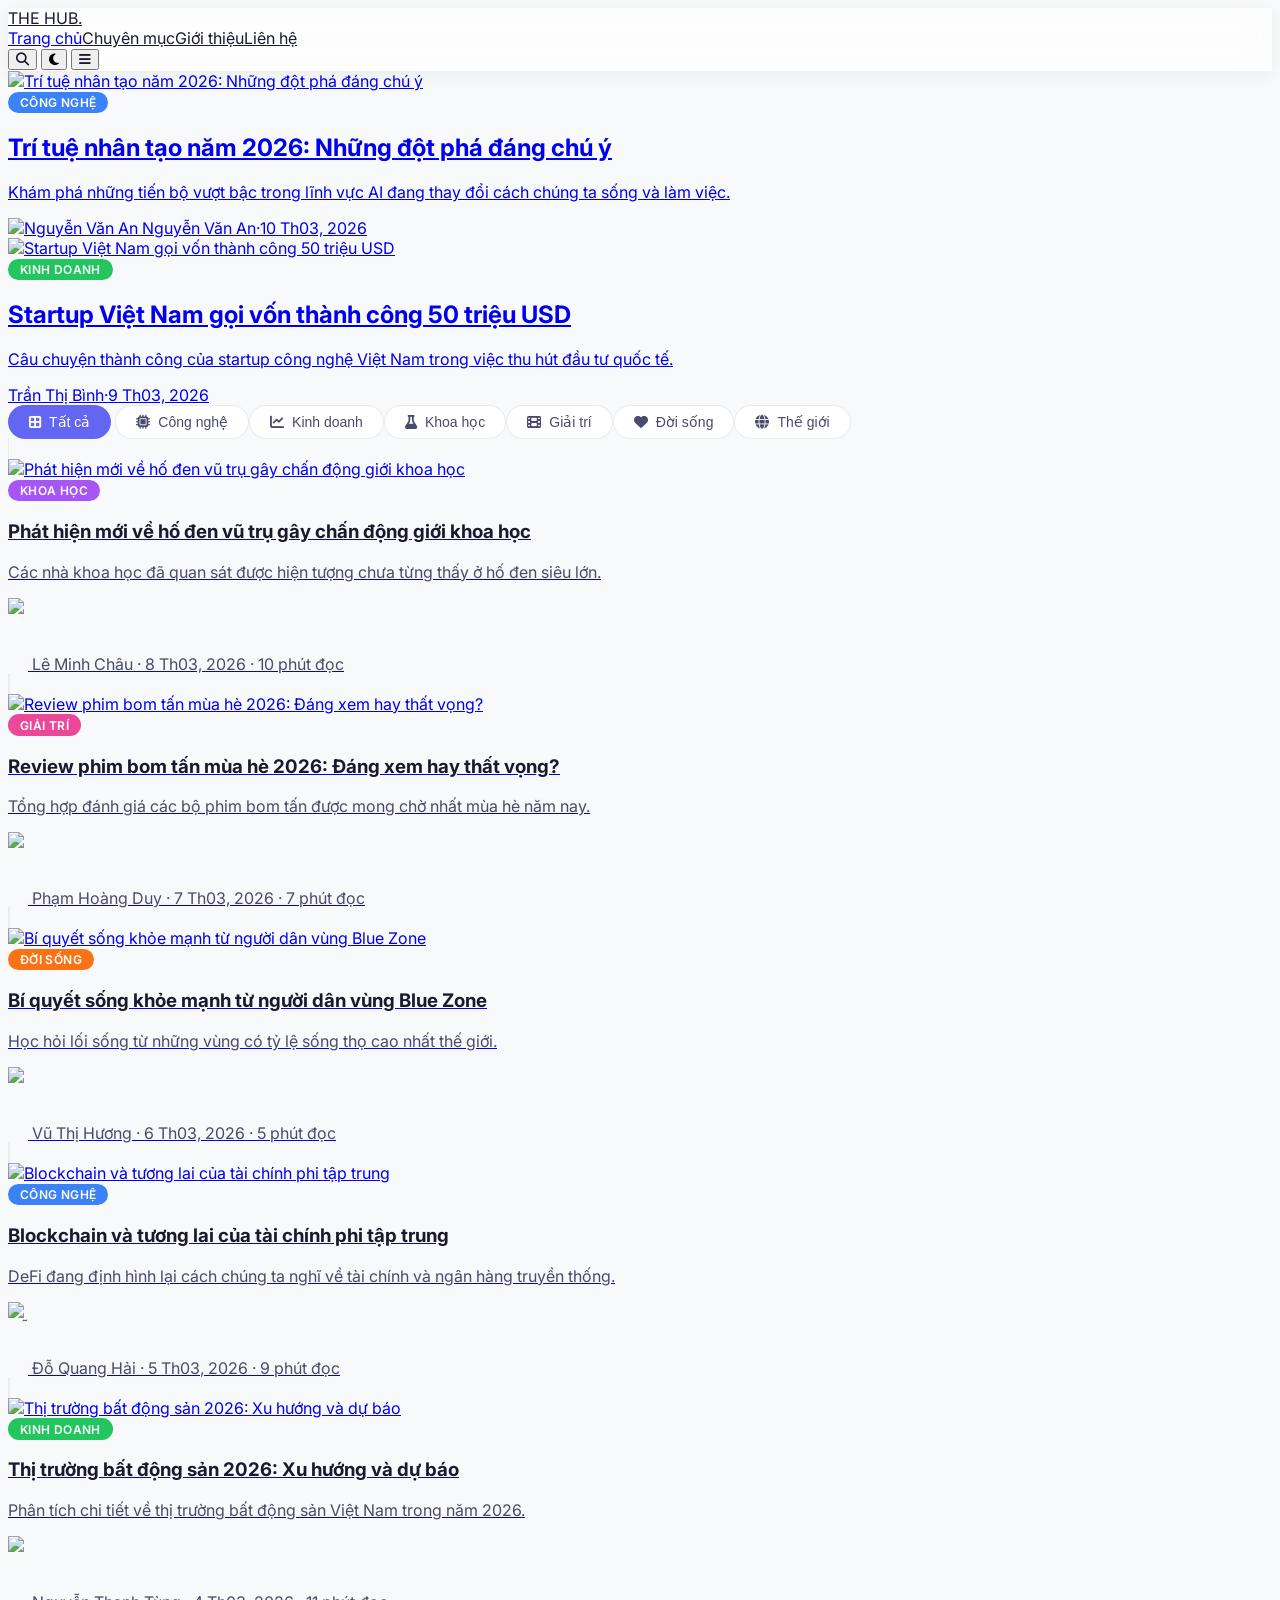
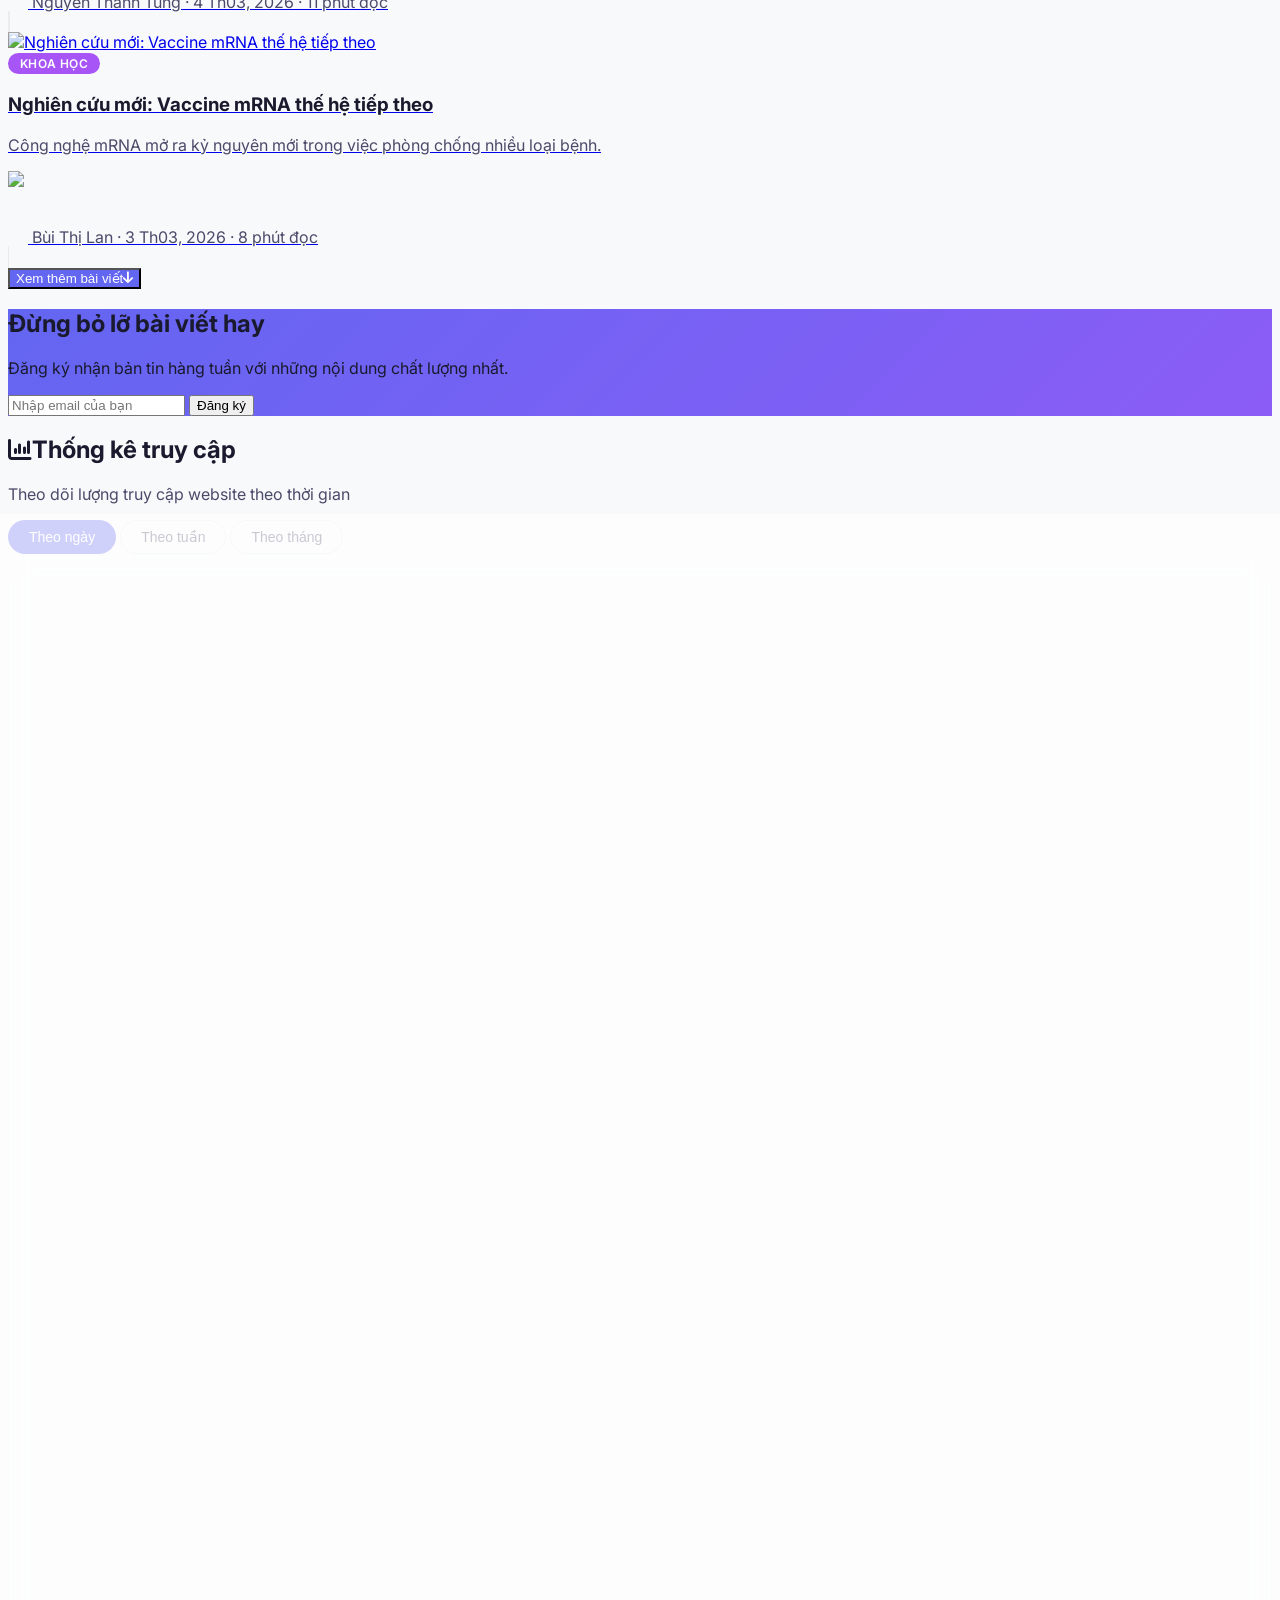
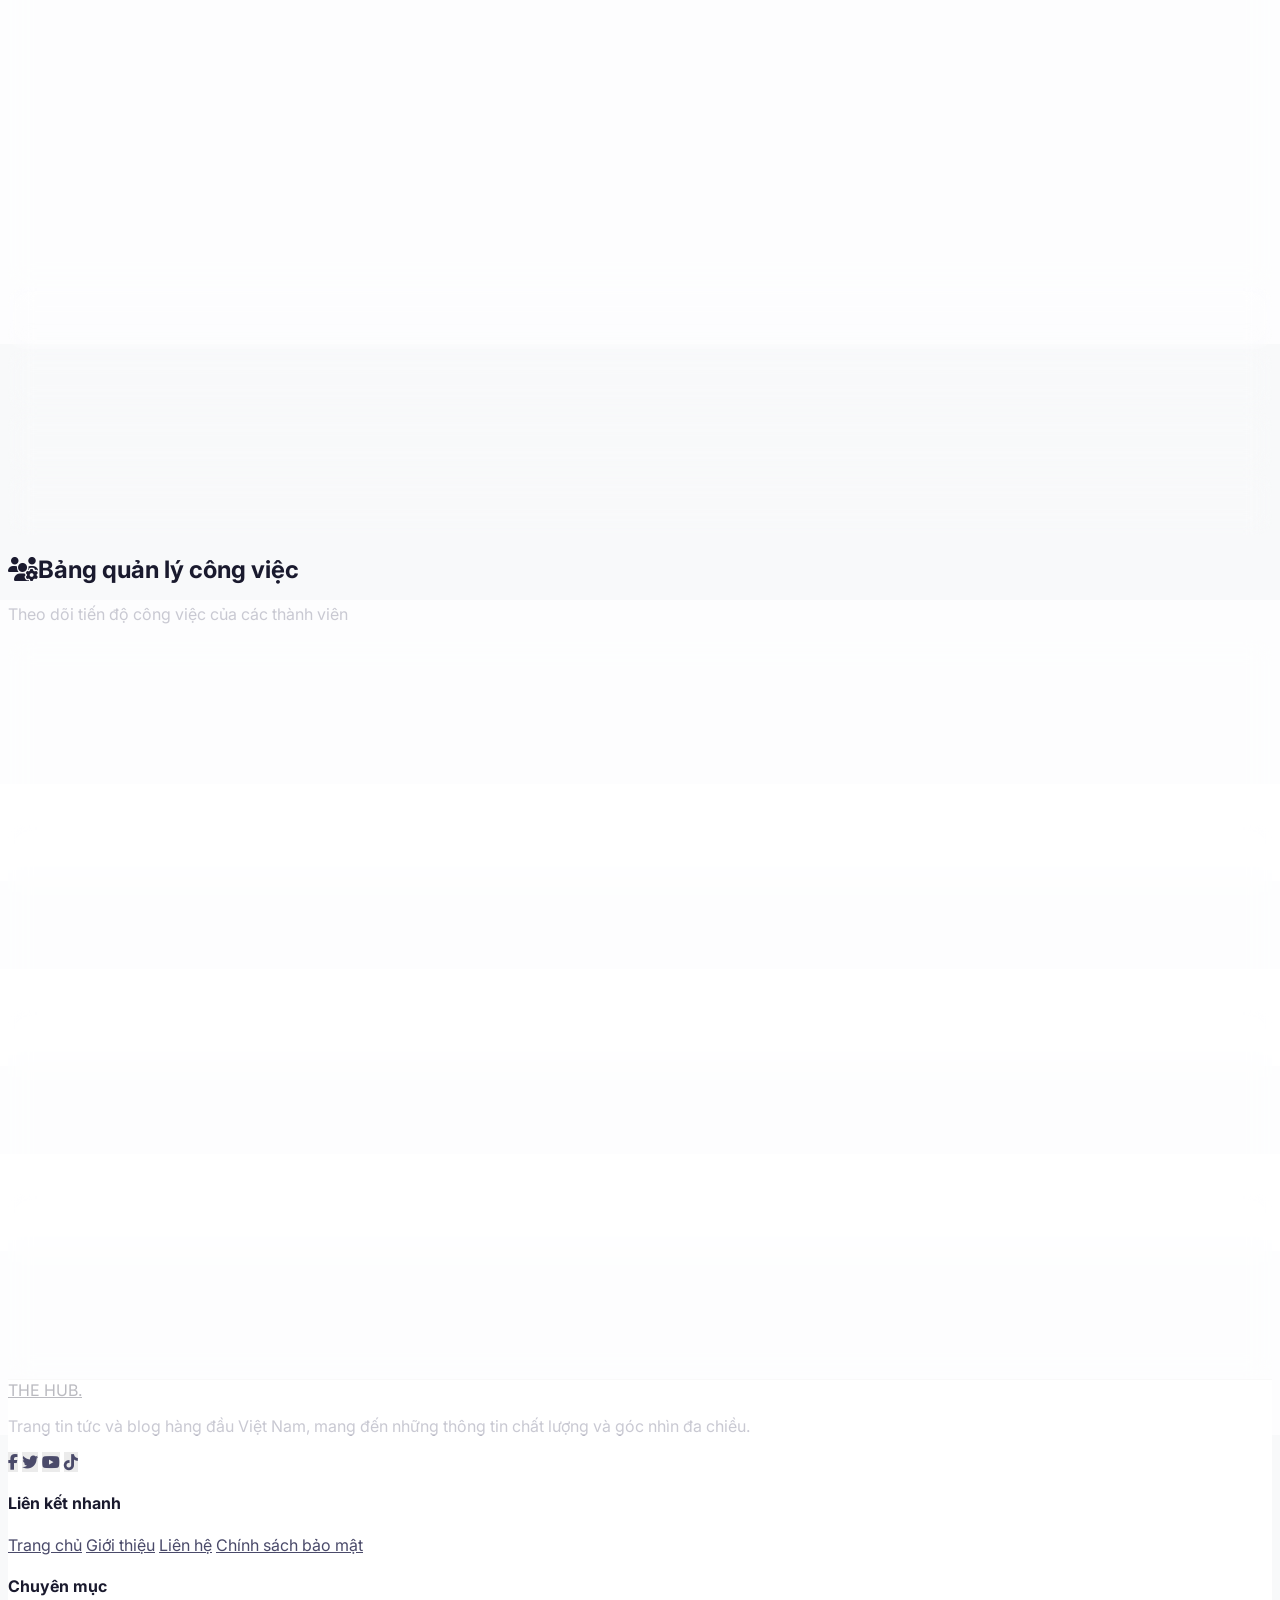
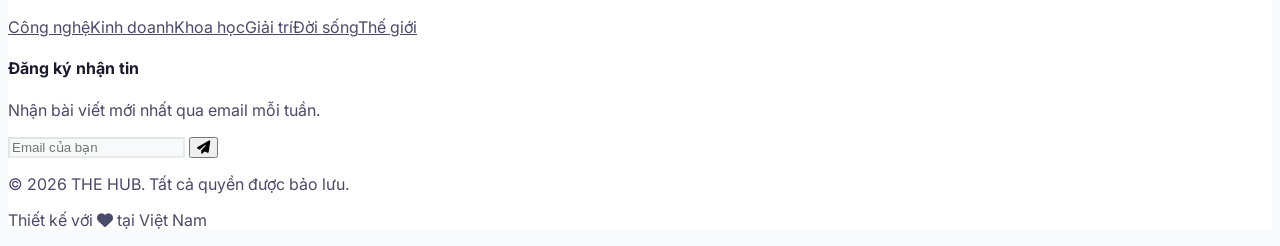
==== index.html @ b13b8a39 "update code - 1" ====
<!DOCTYPE html>
<html lang="vi" class="">
<head>
  <meta charset="UTF-8">
  <meta name="viewport" content="width=device-width, initial-scale=1.0">
  <title>THE HUB. - Trang tin tức & Blog hàng đầu Việt Nam</title>
  <script src="https://cdn.tailwindcss.com"></script>
  <script>
    tailwind.config = {
      darkMode: 'class',
      theme: {
        extend: {
          fontFamily: {
            heading: ['Space Grotesk', 'sans-serif'],
            body: ['Inter', 'sans-serif']
          }
        }
      }
    }
  </script>
  <link rel="preconnect" href="https://fonts.googleapis.com">
  <link href="https://fonts.googleapis.com/css2?family=Inter:wght@300;400;500;600;700&family=Space+Grotesk:wght@400;500;600;700&display=swap" rel="stylesheet">
  <link rel="stylesheet" href="https://cdnjs.cloudflare.com/ajax/libs/font-awesome/6.5.1/css/all.min.css">
  <link rel="stylesheet" href="css/style.css">
  <style>body { font-family: 'Inter', sans-serif; background: var(--bg-primary); color: var(--text-primary); }</style>
</head>
<body>
  <!-- Header -->
  <div id="headerRoot"></div>

  <!-- Search Overlay -->
  <div id="searchOverlayRoot"></div>

  <!-- Hero Section -->
  <section class="max-w-7xl mx-auto px-4 sm:px-6 lg:px-8 pt-8 pb-12">
    <div id="heroSection" class="grid grid-cols-1 lg:grid-cols-5 gap-6"></div>
  </section>

  <!-- Category Tabs + Article Grid -->
  <section class="max-w-7xl mx-auto px-4 sm:px-6 lg:px-8 pb-12">
    <!-- Category Pills -->
    <div class="flex items-center gap-3 overflow-x-auto pb-4 scrollbar-hide" id="categoryTabs">
      <button class="category-pill active" data-cat="all"><i class="fa-solid fa-border-all"></i> Tất cả</button>
    </div>
    <!-- Article Grid -->
    <div id="articleGrid" class="grid grid-cols-1 md:grid-cols-2 lg:grid-cols-3 gap-6 mt-8"></div>
    <!-- Load More -->
    <div class="text-center mt-10">
      <button id="loadMoreBtn" class="px-8 py-3 rounded-full font-semibold transition-all hover:shadow-lg" style="background: var(--accent); color: white;">
        Xem thêm bài viết <i class="fa-solid fa-arrow-down ml-2"></i>
      </button>
    </div>
  </section>

  <!-- Newsletter CTA -->
  <section class="newsletter-gradient py-20 mt-8">
    <div class="max-w-3xl mx-auto px-4 text-center text-white">
      <h2 class="text-3xl md:text-4xl font-bold font-heading">Đừng bỏ lỡ bài viết hay</h2>
      <p class="mt-4 text-lg opacity-90">Đăng ký nhận bản tin hàng tuần với những nội dung chất lượng nhất.</p>
      <form class="mt-8 flex flex-col sm:flex-row gap-3 max-w-lg mx-auto" onsubmit="event.preventDefault(); showToast('Đăng ký thành công!', 'success'); this.reset();">
        <input type="email" placeholder="Nhập email của bạn" required class="flex-1 px-6 py-3 rounded-full text-gray-900 outline-none focus:ring-4 focus:ring-white/30">
        <button type="submit" class="px-8 py-3 bg-white text-indigo-600 font-bold rounded-full hover:bg-gray-100 transition-colors">Đăng ký</button>
      </form>
    </div>
  </section>

  <!-- Visit Analytics Dashboard -->
  <section class="max-w-7xl mx-auto px-4 sm:px-6 lg:px-8 py-16">
    <div class="animate-on-scroll">
      <h2 class="text-2xl md:text-3xl font-bold font-heading text-center" style="color: var(--text-primary);">
        <i class="fa-solid fa-chart-column text-indigo-500 mr-2"></i>Thống kê truy cập
      </h2>
      <p class="text-center mt-2" style="color: var(--text-secondary);">Theo dõi lượng truy cập website theo thời gian</p>

      <!-- Tabs -->
      <div class="flex justify-center gap-3 mt-8">
        <button class="analytics-tab active" data-period="daily">Theo ngày</button>
        <button class="analytics-tab" data-period="weekly">Theo tuần</button>
        <button class="analytics-tab" data-period="monthly">Theo tháng</button>
      </div>

      <!-- Chart -->
      <div class="glass-card p-6 mt-8">
        <div id="chartContainer" class="flex items-end justify-between gap-2 h-64 px-4"></div>
        <div id="chartLabels" class="flex justify-between gap-2 px-4 mt-2 text-xs" style="color: var(--text-secondary);"></div>
      </div>

      <!-- Stats Cards -->
      <div class="grid grid-cols-2 md:grid-cols-4 gap-4 mt-8" id="statsCards"></div>
    </div>
  </section>

  <!-- Task Management Board -->
  <section class="max-w-7xl mx-auto px-4 sm:px-6 lg:px-8 py-16">
    <div class="animate-on-scroll">
      <h2 class="text-2xl md:text-3xl font-bold font-heading text-center" style="color: var(--text-primary);">
        <i class="fa-solid fa-users-gear text-indigo-500 mr-2"></i>Bảng quản lý công việc
      </h2>
      <p class="text-center mt-2" style="color: var(--text-secondary);">Theo dõi tiến độ công việc của các thành viên</p>
      <div id="taskBoard" class="grid grid-cols-1 md:grid-cols-2 lg:grid-cols-4 gap-6 mt-10"></div>
    </div>
  </section>

  <!-- Footer -->
  <div id="footerRoot"></div>

  <script src="js/articles-data.js"></script>
  <script src="js/main.js"></script>
  <script>
    // Insert header, footer, search overlay
    document.getElementById('headerRoot').innerHTML = getHeaderHTML('home');
    document.getElementById('footerRoot').innerHTML = getFooterHTML();
    document.getElementById('searchOverlayRoot').innerHTML = getSearchOverlayHTML();

    // ===== Hero =====
    function renderHero() {
      const featured = articles.filter(a => a.featured);
      const main = featured[0];
      const secondary = featured[1];
      const catMain = getCategoryInfo(main.category);
      const catSec = getCategoryInfo(secondary.category);

      document.getElementById('heroSection').innerHTML = `
        <a href="article.html?id=${main.id}" class="lg:col-span-3 relative rounded-2xl overflow-hidden group block" style="min-height: 400px;">
          <img src="${main.image}" alt="${main.title}" class="absolute inset-0 w-full h-full object-cover transition-transform duration-700 group-hover:scale-105">
          <div class="absolute inset-0 bg-gradient-to-t from-black/80 via-black/30 to-transparent"></div>
          <div class="absolute bottom-0 left-0 right-0 p-8">
            <span class="cat-badge ${main.category}">${catMain.label}</span>
            <h1 class="mt-3 text-2xl md:text-3xl lg:text-4xl font-bold font-heading text-white leading-tight">${main.title}</h1>
            <p class="mt-3 text-gray-200 text-sm md:text-base max-w-2xl">${main.excerpt}</p>
            <div class="mt-4 flex items-center gap-3 text-gray-300 text-sm">
              <img src="${main.authorAvatar}" class="w-8 h-8 rounded-full" alt="${main.author}">
              <span>${main.author}</span><span>·</span><span>${formatDate(main.date)}</span>
            </div>
          </div>
        </a>
        <a href="article.html?id=${secondary.id}" class="lg:col-span-2 relative rounded-2xl overflow-hidden group block" style="min-height: 300px;">
          <img src="${secondary.image}" alt="${secondary.title}" class="absolute inset-0 w-full h-full object-cover transition-transform duration-700 group-hover:scale-105">
          <div class="absolute inset-0 bg-gradient-to-t from-black/80 via-black/30 to-transparent"></div>
          <div class="absolute bottom-0 left-0 right-0 p-6">
            <span class="cat-badge ${secondary.category}">${catSec.label}</span>
            <h2 class="mt-3 text-xl md:text-2xl font-bold font-heading text-white leading-tight">${secondary.title}</h2>
            <p class="mt-2 text-gray-300 text-sm">${secondary.excerpt}</p>
            <div class="mt-3 flex items-center gap-3 text-gray-300 text-sm">
              <span>${secondary.author}</span><span>·</span><span>${formatDate(secondary.date)}</span>
            </div>
          </div>
        </a>`;
    }

    // ===== Category Tabs =====
    function renderCategoryTabs() {
      const container = document.getElementById('categoryTabs');
      categories.forEach(cat => {
        const btn = document.createElement('button');
        btn.className = 'category-pill';
        btn.dataset.cat = cat.id;
        btn.innerHTML = `<i class="fa-solid ${cat.icon}"></i> ${cat.label}`;
        container.appendChild(btn);
      });

      container.addEventListener('click', (e) => {
        const pill = e.target.closest('.category-pill');
        if (!pill) return;
        container.querySelectorAll('.category-pill').forEach(p => p.classList.remove('active'));
        pill.classList.add('active');
        currentCategory = pill.dataset.cat;
        displayedCount = 6;
        renderArticleGrid();
      });
    }

    // ===== Article Grid =====
    let currentCategory = 'all';
    let displayedCount = 6;

    function getFilteredArticles() {
      let filtered = articles.filter(a => !a.featured);
      if (currentCategory !== 'all') {
        filtered = filtered.filter(a => a.category === currentCategory);
      }
      return filtered;
    }

    function renderArticleGrid() {
      const filtered = getFilteredArticles();
      const toShow = filtered.slice(0, displayedCount);
      const grid = document.getElementById('articleGrid');
      grid.innerHTML = toShow.map(a => renderCard(a)).join('');

      const loadMoreBtn = document.getElementById('loadMoreBtn');
      if (displayedCount >= filtered.length) {
        loadMoreBtn.style.display = 'none';
      } else {
        loadMoreBtn.style.display = 'inline-flex';
      }
    }

    document.getElementById('loadMoreBtn').addEventListener('click', () => {
      displayedCount += 6;
      renderArticleGrid();
    });

    // ===== Visit Analytics =====
    function initAnalytics() {
      // Increment visit counter
      let visits = parseInt(localStorage.getItem('hub_total_visits') || '0');
      visits++;
      localStorage.setItem('hub_total_visits', visits.toString());

      // Generate or load analytics data
      let analyticsData = JSON.parse(localStorage.getItem('hub_analytics') || 'null');
      if (!analyticsData) {
        analyticsData = generateAnalyticsData();
        localStorage.setItem('hub_analytics', JSON.stringify(analyticsData));
      }

      renderChart('daily', analyticsData);
      renderStats(analyticsData, visits);

      // Tab switching
      document.querySelectorAll('.analytics-tab').forEach(tab => {
        tab.addEventListener('click', () => {
          document.querySelectorAll('.analytics-tab').forEach(t => t.classList.remove('active'));
          tab.classList.add('active');
          renderChart(tab.dataset.period, analyticsData);
        });
      });
    }

    function generateAnalyticsData() {
      const data = { daily: [], weekly: [], monthly: [] };
      const days = ['T2','T3','T4','T5','T6','T7','CN'];
      const weeks = ['Tuần 1','Tuần 2','Tuần 3','Tuần 4'];
      const months = ['Th01','Th02','Th03','Th04','Th05','Th06','Th07','Th08','Th09','Th10','Th11','Th12'];

      days.forEach(d => data.daily.push({ label: d, value: Math.floor(Math.random() * 800) + 200 }));
      weeks.forEach(w => data.weekly.push({ label: w, value: Math.floor(Math.random() * 5000) + 1000 }));
      months.forEach(m => data.monthly.push({ label: m, value: Math.floor(Math.random() * 20000) + 3000 }));

      return data;
    }

    function renderChart(period, data) {
      const items = data[period];
      const maxVal = Math.max(...items.map(i => i.value));
      const container = document.getElementById('chartContainer');
      const labels = document.getElementById('chartLabels');

      const maxHeight = 200; // pixels
      container.innerHTML = items.map(item => {
        const barH = Math.max(Math.round((item.value / maxVal) * maxHeight), 8);
        return `<div class="flex-1 flex flex-col items-center justify-end gap-1">
          <span class="text-xs font-semibold" style="color: var(--text-secondary);">${item.value.toLocaleString()}</span>
          <div class="chart-bar w-full max-w-[3rem]" data-value="${item.value}" style="height: ${barH}px; background: linear-gradient(to top, #6366f1, #818cf8);"></div>
        </div>`;
      }).join('');

      labels.innerHTML = items.map(item =>
        `<div class="flex-1 text-center">${item.label}</div>`
      ).join('');
    }

    function renderStats(data, totalVisits) {
      const dailyTotal = data.daily.reduce((s, d) => s + d.value, 0);
      const stats = [
        { label: 'Tổng truy cập', value: totalVisits.toLocaleString(), icon: 'fa-eye', color: 'text-blue-500' },
        { label: 'Khách truy cập', value: Math.floor(totalVisits * 0.7).toLocaleString(), icon: 'fa-users', color: 'text-green-500' },
        { label: 'Lượt xem trang', value: (totalVisits * 3).toLocaleString(), icon: 'fa-file', color: 'text-purple-500' },
        { label: 'Tỷ lệ thoát', value: (Math.random() * 20 + 30).toFixed(1) + '%', icon: 'fa-arrow-right-from-bracket', color: 'text-orange-500' }
      ];

      document.getElementById('statsCards').innerHTML = stats.map(s => `
        <div class="glass-card p-5 text-center">
          <i class="fa-solid ${s.icon} text-2xl ${s.color}"></i>
          <div class="text-2xl font-bold font-heading mt-2" style="color: var(--text-primary);">${s.value}</div>
          <div class="text-sm mt-1" style="color: var(--text-secondary);">${s.label}</div>
        </div>`).join('');
    }

    // ===== Task Board =====
    function renderTaskBoard() {
      const statusMap = {
        'done': { label: 'Hoàn thành', class: 'done' },
        'in-progress': { label: 'Đang làm', class: 'in-progress' },
        'pending': { label: 'Chờ', class: 'pending' }
      };

      document.getElementById('taskBoard').innerHTML = teamMembers.map(member => `
        <div class="glass-card p-6">
          <div class="flex items-center gap-4 mb-5">
            <img src="${member.avatar}" alt="${member.name}" class="w-14 h-14 rounded-full ring-2 ring-indigo-500/30">
            <div>
              <h4 class="font-bold font-heading text-sm" style="color: var(--text-primary);">${member.name}</h4>
              <p class="text-xs mt-0.5" style="color: var(--text-secondary);">${member.role}</p>
            </div>
          </div>
          <div class="space-y-3">
            ${member.tasks.map(task => `
              <div class="flex items-center justify-between gap-3 p-3 rounded-lg" style="background: var(--bg-primary); flex-wrap: nowrap;">
                <span class="text-sm font-medium" style="color: var(--text-primary); min-width: 0;">${task.title}</span>
                <span class="task-badge ${statusMap[task.status].class}" style="flex-shrink: 0; white-space: nowrap;">${statusMap[task.status].label}</span>
              </div>`).join('')}
          </div>
        </div>`).join('');
    }

    // ===== Init Home Page =====
    renderHero();
    renderCategoryTabs();
    renderArticleGrid();
    initAnalytics();
    renderTaskBoard();
  </script>
</body>
</html>
---- css/style.css ----
/* ===== CSS Custom Properties ===== */
:root {
  --glass-bg: rgba(255, 255, 255, 0.7);
  --glass-border: rgba(255, 255, 255, 0.3);
  --glass-shadow: 0 8px 32px rgba(0, 0, 0, 0.1);
  --glass-blur: 12px;
  --text-primary: #1a1a2e;
  --text-secondary: #4a4a6a;
  --bg-primary: #f8f9fa;
  --bg-secondary: #ffffff;
  --accent: #6366f1;
  --accent-hover: #4f46e5;
  --border-color: rgba(0, 0, 0, 0.08);
  --card-hover-translate: -8px;
}

.dark {
  --glass-bg: rgba(30, 30, 50, 0.7);
  --glass-border: rgba(255, 255, 255, 0.08);
  --glass-shadow: 0 8px 32px rgba(0, 0, 0, 0.4);
  --text-primary: #e2e8f0;
  --text-secondary: #94a3b8;
  --bg-primary: #0f0f1a;
  --bg-secondary: #1a1a2e;
  --accent: #818cf8;
  --accent-hover: #6366f1;
  --border-color: rgba(255, 255, 255, 0.06);
}

/* ===== Glassmorphism ===== */
.glass {
  background: var(--glass-bg);
  backdrop-filter: blur(var(--glass-blur));
  -webkit-backdrop-filter: blur(var(--glass-blur));
  border: 1px solid var(--glass-border);
  box-shadow: var(--glass-shadow);
}

.glass-card {
  background: var(--glass-bg);
  backdrop-filter: blur(var(--glass-blur));
  -webkit-backdrop-filter: blur(var(--glass-blur));
  border: 1px solid var(--glass-border);
  box-shadow: var(--glass-shadow);
  border-radius: 1rem;
  transition: transform 0.3s ease, box-shadow 0.3s ease;
}

.glass-card:hover {
  transform: translateY(var(--card-hover-translate));
  box-shadow: 0 16px 48px rgba(0, 0, 0, 0.15);
}

.dark .glass-card:hover {
  box-shadow: 0 16px 48px rgba(0, 0, 0, 0.5);
}

/* ===== Keyframe Animations ===== */
@keyframes fadeInUp {
  from {
    opacity: 0;
    transform: translateY(30px);
  }
  to {
    opacity: 1;
    transform: translateY(0);
  }
}

@keyframes fadeIn {
  from { opacity: 0; }
  to { opacity: 1; }
}

@keyframes slideDown {
  from {
    opacity: 0;
    transform: translateY(-20px);
  }
  to {
    opacity: 1;
    transform: translateY(0);
  }
}

@keyframes slideUp {
  from {
    opacity: 0;
    transform: translateY(20px);
  }
  to {
    opacity: 1;
    transform: translateY(0);
  }
}

@keyframes scaleIn {
  from {
    opacity: 0;
    transform: scale(0.9);
  }
  to {
    opacity: 1;
    transform: scale(1);
  }
}

@keyframes pulse-glow {
  0%, 100% { box-shadow: 0 0 5px rgba(99, 102, 241, 0.3); }
  50% { box-shadow: 0 0 20px rgba(99, 102, 241, 0.6); }
}

@keyframes gradient-shift {
  0% { background-position: 0% 50%; }
  50% { background-position: 100% 50%; }
  100% { background-position: 0% 50%; }
}

@keyframes countUp {
  from { opacity: 0; transform: scale(0.5); }
  to { opacity: 1; transform: scale(1); }
}

/* ===== Animation Utilities ===== */
.animate-on-scroll {
  opacity: 0;
  transform: translateY(30px);
  transition: opacity 0.6s ease, transform 0.6s ease;
}

.animate-on-scroll.visible {
  opacity: 1;
  transform: translateY(0);
}

.fade-in {
  animation: fadeIn 0.5s ease forwards;
}

.fade-in-up {
  animation: fadeInUp 0.6s ease forwards;
}

.slide-down {
  animation: slideDown 0.4s ease forwards;
}

.scale-in {
  animation: scaleIn 0.3s ease forwards;
}

/* Staggered children animation */
.stagger-children > * {
  opacity: 0;
  animation: fadeInUp 0.5s ease forwards;
}
.stagger-children > *:nth-child(1) { animation-delay: 0.05s; }
.stagger-children > *:nth-child(2) { animation-delay: 0.1s; }
.stagger-children > *:nth-child(3) { animation-delay: 0.15s; }
.stagger-children > *:nth-child(4) { animation-delay: 0.2s; }
.stagger-children > *:nth-child(5) { animation-delay: 0.25s; }
.stagger-children > *:nth-child(6) { animation-delay: 0.3s; }
.stagger-children > *:nth-child(7) { animation-delay: 0.35s; }
.stagger-children > *:nth-child(8) { animation-delay: 0.4s; }
.stagger-children > *:nth-child(9) { animation-delay: 0.45s; }

/* ===== Header ===== */
.header-glass {
  background: var(--glass-bg);
  backdrop-filter: blur(16px);
  -webkit-backdrop-filter: blur(16px);
  border-bottom: 1px solid var(--glass-border);
  box-shadow: 0 4px 16px rgba(0, 0, 0, 0.06);
}

/* ===== Search Overlay ===== */
.search-overlay {
  position: fixed;
  inset: 0;
  z-index: 100;
  background: rgba(0, 0, 0, 0.6);
  backdrop-filter: blur(8px);
  -webkit-backdrop-filter: blur(8px);
  display: flex;
  align-items: flex-start;
  justify-content: center;
  padding-top: 15vh;
  opacity: 0;
  pointer-events: none;
  transition: opacity 0.3s ease;
}

.search-overlay.active {
  opacity: 1;
  pointer-events: all;
}

.search-container {
  width: 90%;
  max-width: 640px;
  animation: slideDown 0.3s ease;
}

.search-input {
  width: 100%;
  padding: 1.25rem 1.5rem 1.25rem 3.5rem;
  font-size: 1.25rem;
  border-radius: 1rem;
  border: 2px solid var(--glass-border);
  background: var(--bg-secondary);
  color: var(--text-primary);
  outline: none;
  transition: border-color 0.3s ease;
}

.search-input:focus {
  border-color: var(--accent);
}

.search-results {
  margin-top: 0.75rem;
  max-height: 50vh;
  overflow-y: auto;
  border-radius: 1rem;
}

.search-result-item {
  padding: 1rem 1.25rem;
  border-bottom: 1px solid var(--border-color);
  transition: background 0.2s ease;
  cursor: pointer;
  display: block;
  text-decoration: none;
  color: inherit;
}

.search-result-item:hover {
  background: rgba(99, 102, 241, 0.08);
}

/* ===== Category Pills ===== */
.category-pill {
  display: inline-flex;
  align-items: center;
  gap: 0.5rem;
  padding: 0.5rem 1.25rem;
  border-radius: 9999px;
  font-size: 0.875rem;
  font-weight: 500;
  cursor: pointer;
  transition: all 0.3s ease;
  white-space: nowrap;
  border: 1px solid var(--border-color);
  background: var(--bg-secondary);
  color: var(--text-secondary);
}

.category-pill:hover,
.category-pill.active {
  color: white;
  border-color: transparent;
}

.category-pill[data-cat="all"]:hover,
.category-pill[data-cat="all"].active { background: var(--accent); }
.category-pill[data-cat="cong-nghe"]:hover,
.category-pill[data-cat="cong-nghe"].active { background: #3b82f6; }
.category-pill[data-cat="kinh-doanh"]:hover,
.category-pill[data-cat="kinh-doanh"].active { background: #22c55e; }
.category-pill[data-cat="khoa-hoc"]:hover,
.category-pill[data-cat="khoa-hoc"].active { background: #a855f7; }
.category-pill[data-cat="giai-tri"]:hover,
.category-pill[data-cat="giai-tri"].active { background: #ec4899; }
.category-pill[data-cat="doi-song"]:hover,
.category-pill[data-cat="doi-song"].active { background: #f97316; }
.category-pill[data-cat="the-gioi"]:hover,
.category-pill[data-cat="the-gioi"].active { background: #ef4444; }

/* ===== Category Badge (inline) ===== */
.cat-badge {
  display: inline-block;
  padding: 0.2rem 0.75rem;
  border-radius: 9999px;
  font-size: 0.75rem;
  font-weight: 600;
  color: white;
  text-transform: uppercase;
  letter-spacing: 0.03em;
}
.cat-badge.cong-nghe { background: #3b82f6; }
.cat-badge.kinh-doanh { background: #22c55e; }
.cat-badge.khoa-hoc { background: #a855f7; }
.cat-badge.giai-tri { background: #ec4899; }
.cat-badge.doi-song { background: #f97316; }
.cat-badge.the-gioi { background: #ef4444; }

/* ===== Article Card ===== */
.article-card {
  border-radius: 1rem;
  overflow: hidden;
  transition: transform 0.3s ease, box-shadow 0.3s ease;
  background: var(--bg-secondary);
  border: 1px solid var(--border-color);
}

.article-card:hover {
  transform: translateY(-6px);
  box-shadow: 0 12px 40px rgba(0, 0, 0, 0.12);
}

.dark .article-card:hover {
  box-shadow: 0 12px 40px rgba(0, 0, 0, 0.4);
}

.article-card img {
  width: 100%;
  height: 200px;
  object-fit: cover;
  transition: transform 0.5s ease;
}

.article-card:hover img {
  transform: scale(1.05);
}

/* ===== Article Prose ===== */
.prose-content {
  font-size: 1.125rem;
  line-height: 1.8;
  color: var(--text-primary);
}

.prose-content p {
  margin-bottom: 1.5rem;
}

.prose-content h2 {
  font-size: 1.5rem;
  font-weight: 700;
  margin-top: 2.5rem;
  margin-bottom: 1rem;
  font-family: 'Space Grotesk', sans-serif;
}

.prose-content h3 {
  font-size: 1.25rem;
  font-weight: 600;
  margin-top: 2rem;
  margin-bottom: 0.75rem;
  font-family: 'Space Grotesk', sans-serif;
}

.prose-content blockquote {
  border-left: 4px solid var(--accent);
  padding-left: 1.5rem;
  margin: 2rem 0;
  font-style: italic;
  color: var(--text-secondary);
}

.prose-content ul, .prose-content ol {
  margin: 1rem 0 1.5rem 1.5rem;
}

.prose-content li {
  margin-bottom: 0.5rem;
}

.prose-content a {
  color: var(--accent);
  text-decoration: underline;
}

.prose-content img {
  border-radius: 0.75rem;
  margin: 2rem 0;
  max-width: 100%;
}

/* ===== Visit Analytics ===== */
.chart-bar {
  transition: height 0.6s ease, background 0.3s ease;
  border-radius: 0.5rem 0.5rem 0 0;
  min-height: 4px;
  position: relative;
}

.chart-bar:hover {
  filter: brightness(1.15);
}

.chart-bar::after {
  content: attr(data-value);
  position: absolute;
  top: -1.5rem;
  left: 50%;
  transform: translateX(-50%);
  font-size: 0.7rem;
  font-weight: 600;
  color: var(--text-secondary);
  opacity: 0;
  transition: opacity 0.2s ease;
}

.chart-bar:hover::after {
  opacity: 1;
}

.analytics-tab {
  padding: 0.5rem 1.25rem;
  border-radius: 9999px;
  font-size: 0.875rem;
  font-weight: 500;
  cursor: pointer;
  transition: all 0.3s ease;
  border: 1px solid var(--border-color);
  background: transparent;
  color: var(--text-secondary);
}

.analytics-tab.active {
  background: var(--accent);
  color: white;
  border-color: transparent;
}

/* ===== Task Board ===== */
.task-badge {
  display: inline-block;
  padding: 0.15rem 0.6rem;
  border-radius: 9999px;
  font-size: 0.7rem;
  font-weight: 600;
  white-space: nowrap;
  flex-shrink: 0;
}

.task-badge.done {
  background: #dcfce7;
  color: #166534;
}

.task-badge.in-progress {
  background: #fef9c3;
  color: #854d0e;
}

.task-badge.pending {
  background: #f3f4f6;
  color: #6b7280;
}

.dark .task-badge.done {
  background: rgba(34, 197, 94, 0.2);
  color: #86efac;
}

.dark .task-badge.in-progress {
  background: rgba(234, 179, 8, 0.2);
  color: #fde047;
}

.dark .task-badge.pending {
  background: rgba(156, 163, 175, 0.15);
  color: #9ca3af;
}

/* ===== Newsletter ===== */
.newsletter-gradient {
  background: linear-gradient(135deg, #6366f1, #8b5cf6, #a855f7);
  background-size: 200% 200%;
  animation: gradient-shift 6s ease infinite;
}

/* ===== Scrollbar ===== */
::-webkit-scrollbar {
  width: 8px;
}

::-webkit-scrollbar-track {
  background: var(--bg-primary);
}

::-webkit-scrollbar-thumb {
  background: var(--text-secondary);
  border-radius: 4px;
}

::-webkit-scrollbar-thumb:hover {
  background: var(--accent);
}

/* ===== Toast ===== */
.toast {
  position: fixed;
  bottom: 2rem;
  right: 2rem;
  z-index: 200;
  padding: 1rem 1.5rem;
  border-radius: 0.75rem;
  font-weight: 500;
  animation: slideUp 0.4s ease forwards;
  box-shadow: 0 8px 24px rgba(0,0,0,0.15);
}

.toast.success {
  background: #22c55e;
  color: white;
}

.toast.error {
  background: #ef4444;
  color: white;
}

/* ===== FAQ Accordion ===== */
.faq-item {
  border: 1px solid var(--border-color);
  border-radius: 0.75rem;
  overflow: hidden;
  transition: border-color 0.3s ease;
}

.faq-item.active {
  border-color: var(--accent);
}

.faq-question {
  width: 100%;
  padding: 1.25rem 1.5rem;
  display: flex;
  justify-content: space-between;
  align-items: center;
  cursor: pointer;
  background: transparent;
  border: none;
  font-size: 1rem;
  font-weight: 600;
  color: var(--text-primary);
  text-align: left;
}

.faq-answer {
  max-height: 0;
  overflow: hidden;
  transition: max-height 0.4s ease, padding 0.4s ease;
  padding: 0 1.5rem;
  color: var(--text-secondary);
  line-height: 1.7;
}

.faq-item.active .faq-answer {
  max-height: 300px;
  padding: 0 1.5rem 1.25rem;
}

.faq-item .faq-question i {
  transition: transform 0.3s ease;
}

.faq-item.active .faq-question i {
  transform: rotate(180deg);
}

/* ===== Counter Animation ===== */
.counter-value {
  animation: countUp 0.5s ease forwards;
}

/* ===== Hamburger Menu ===== */
.mobile-menu {
  max-height: 0;
  overflow: hidden;
  transition: max-height 0.3s ease;
}

.mobile-menu.open {
  max-height: 300px;
}

/* ===== Sort/View Toggle ===== */
.view-btn.active {
  background: var(--accent);
  color: white;
}

.sort-btn.active {
  color: var(--accent);
  font-weight: 700;
}

/* ===== Timeline ===== */
.timeline-item {
  position: relative;
  padding-left: 2rem;
  padding-bottom: 2rem;
  border-left: 2px solid var(--border-color);
}

.timeline-item:last-child {
  border-left-color: transparent;
  padding-bottom: 0;
}

.timeline-item::before {
  content: '';
  position: absolute;
  left: -7px;
  top: 0;
  width: 12px;
  height: 12px;
  border-radius: 50%;
  background: var(--accent);
  border: 2px solid var(--bg-primary);
}

/* ===== List View Article ===== */
.article-list-item {
  display: flex;
  gap: 1.5rem;
  padding: 1.25rem;
  border-radius: 1rem;
  border: 1px solid var(--border-color);
  background: var(--bg-secondary);
  transition: transform 0.3s ease, box-shadow 0.3s ease;
}

.article-list-item:hover {
  transform: translateX(4px);
  box-shadow: 0 4px 16px rgba(0,0,0,0.08);
}

.article-list-item img {
  width: 200px;
  height: 140px;
  object-fit: cover;
  border-radius: 0.75rem;
  flex-shrink: 0;
}

@media (max-width: 640px) {
  .article-list-item {
    flex-direction: column;
  }
  .article-list-item img {
    width: 100%;
    height: 180px;
  }
}

/* ===== Tag Cloud ===== */
.tag-item {
  display: inline-block;
  padding: 0.3rem 0.75rem;
  border-radius: 0.5rem;
  font-size: 0.8rem;
  border: 1px solid var(--border-color);
  color: var(--text-secondary);
  transition: all 0.2s ease;
  text-decoration: none;
}

.tag-item:hover {
  background: var(--accent);
  color: white;
  border-color: transparent;
}
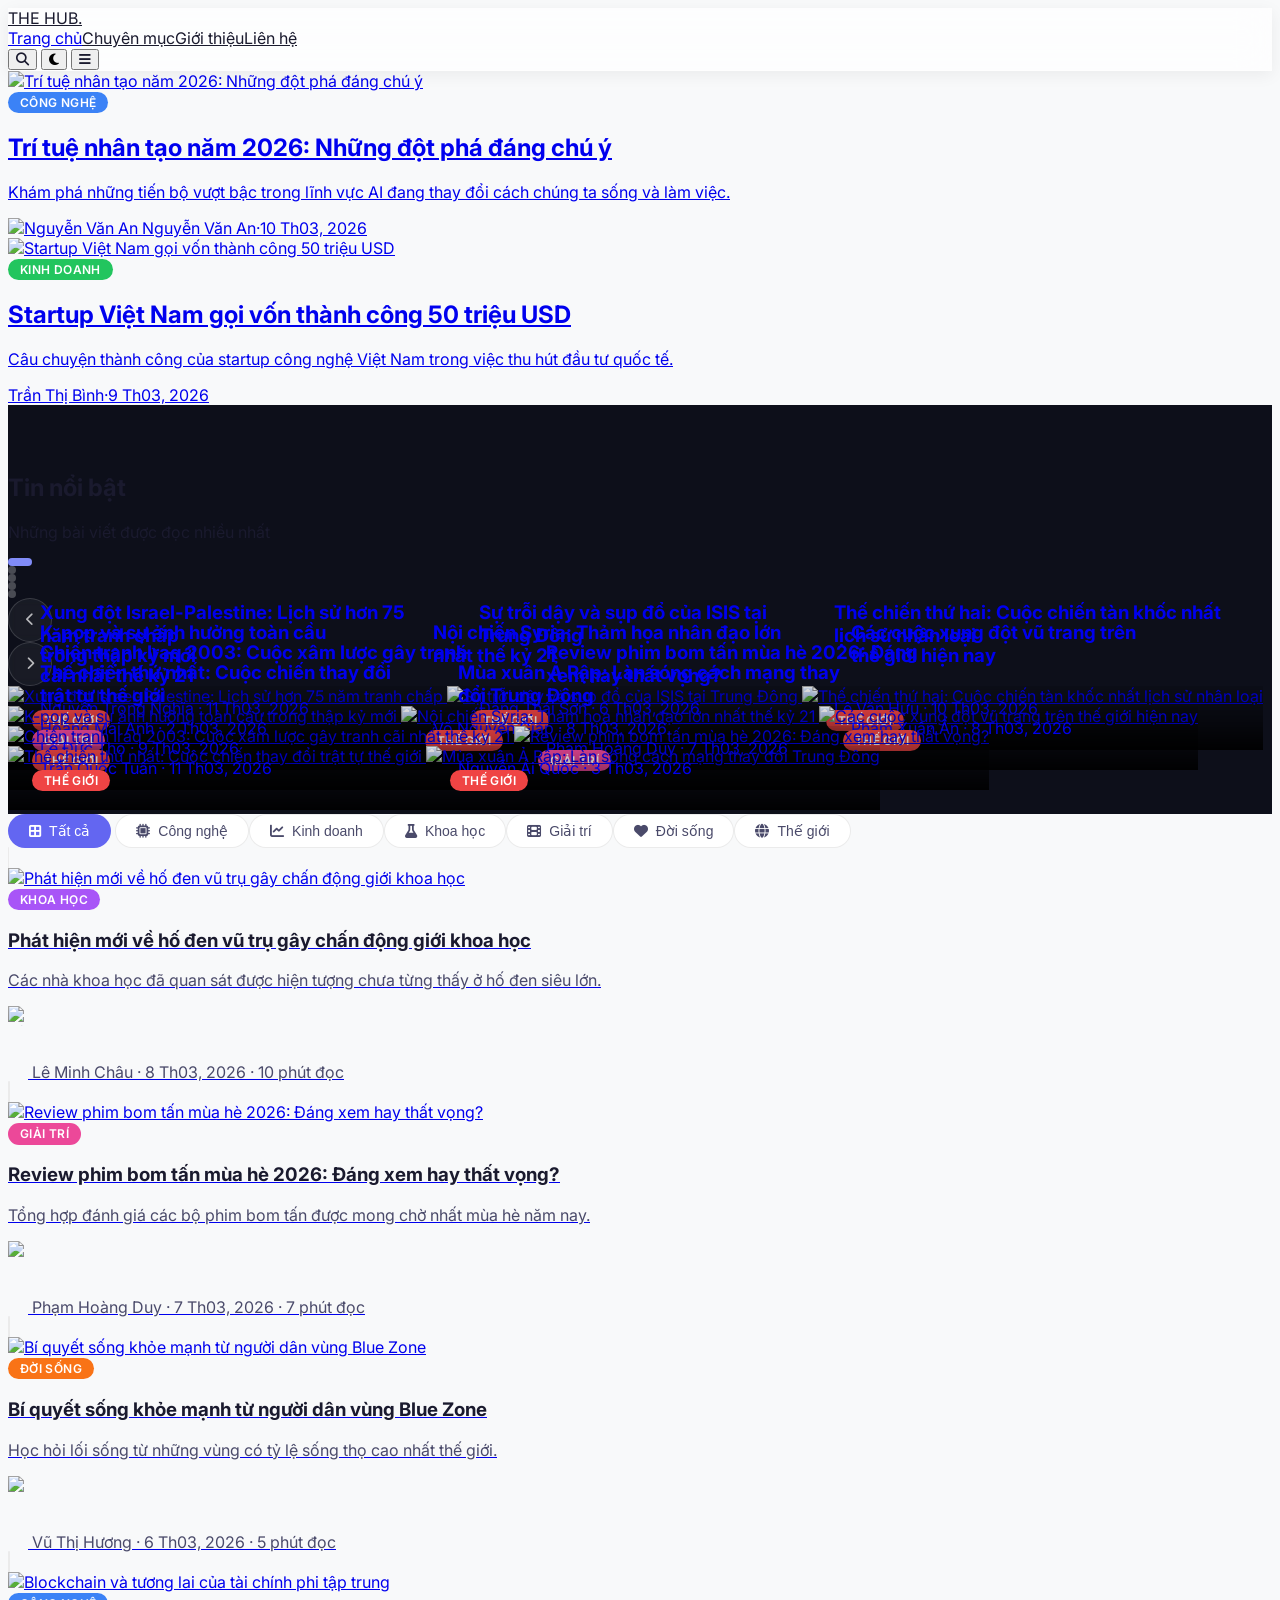
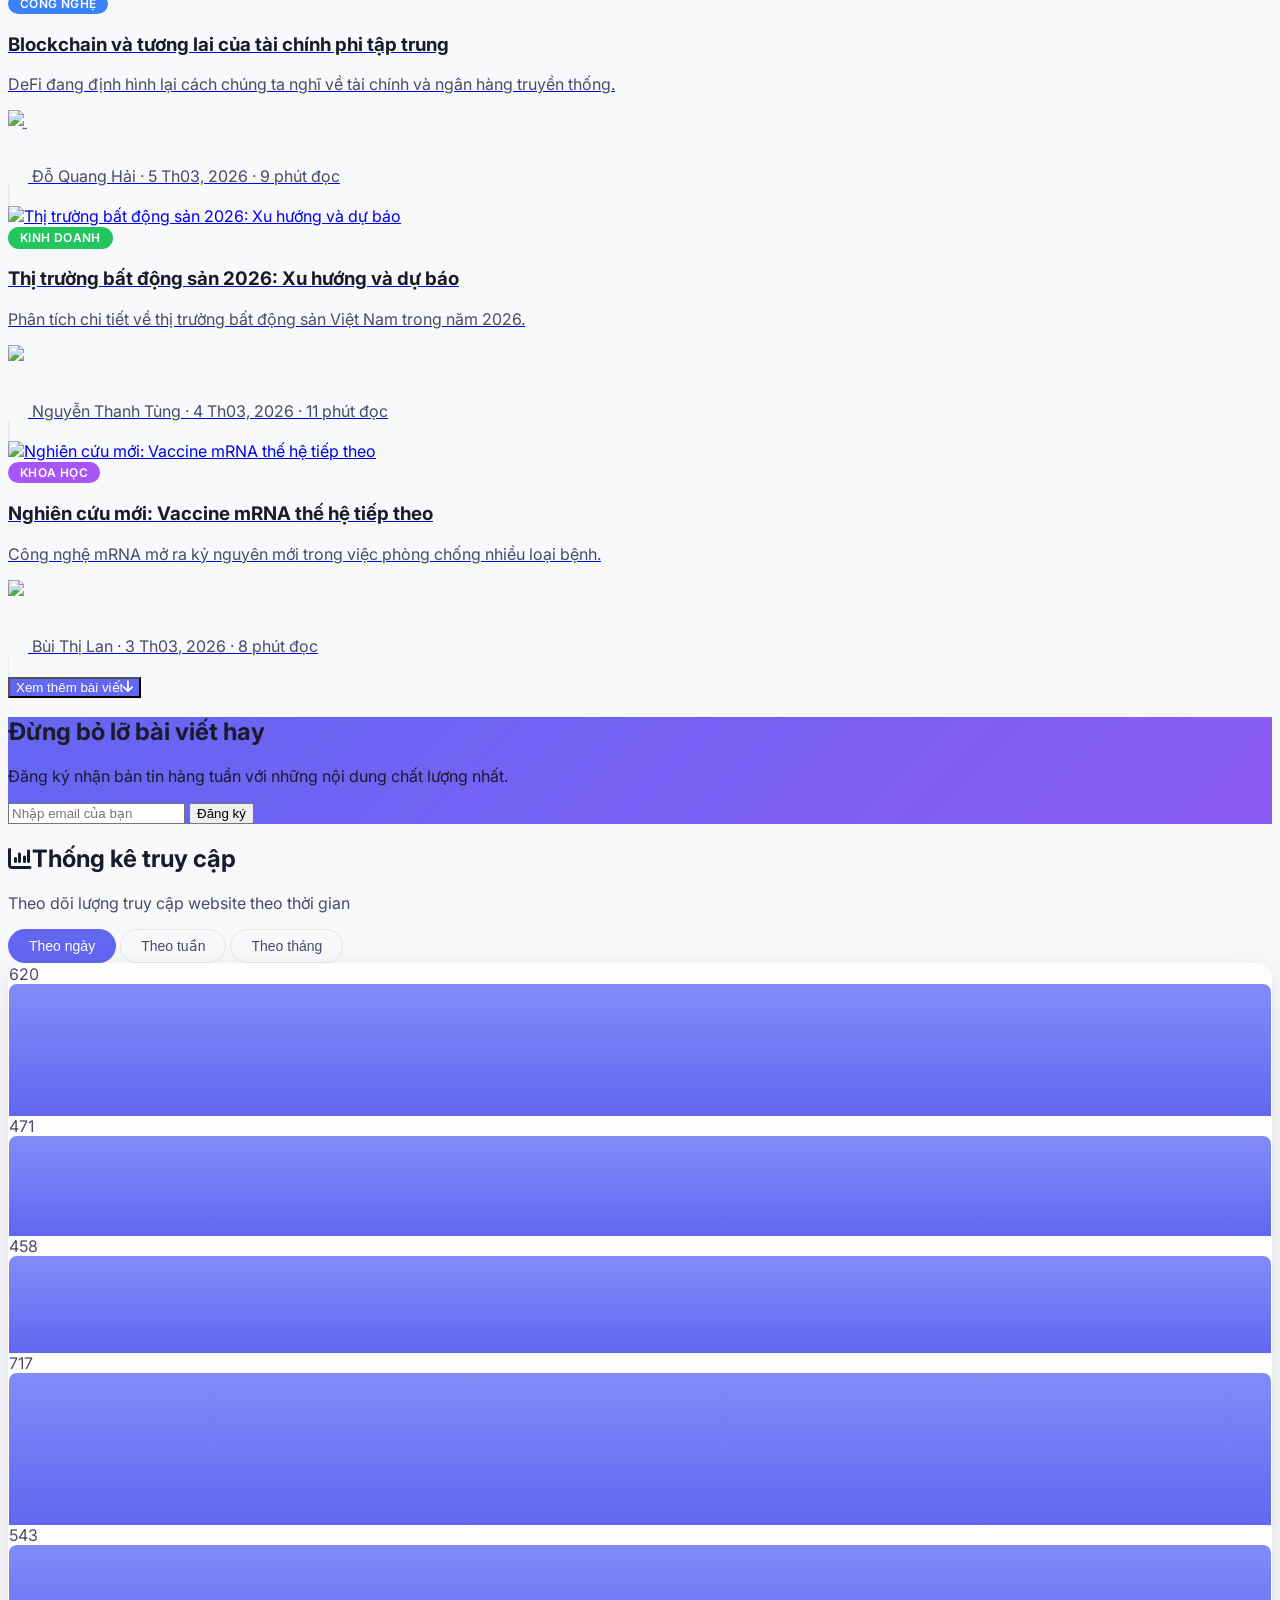
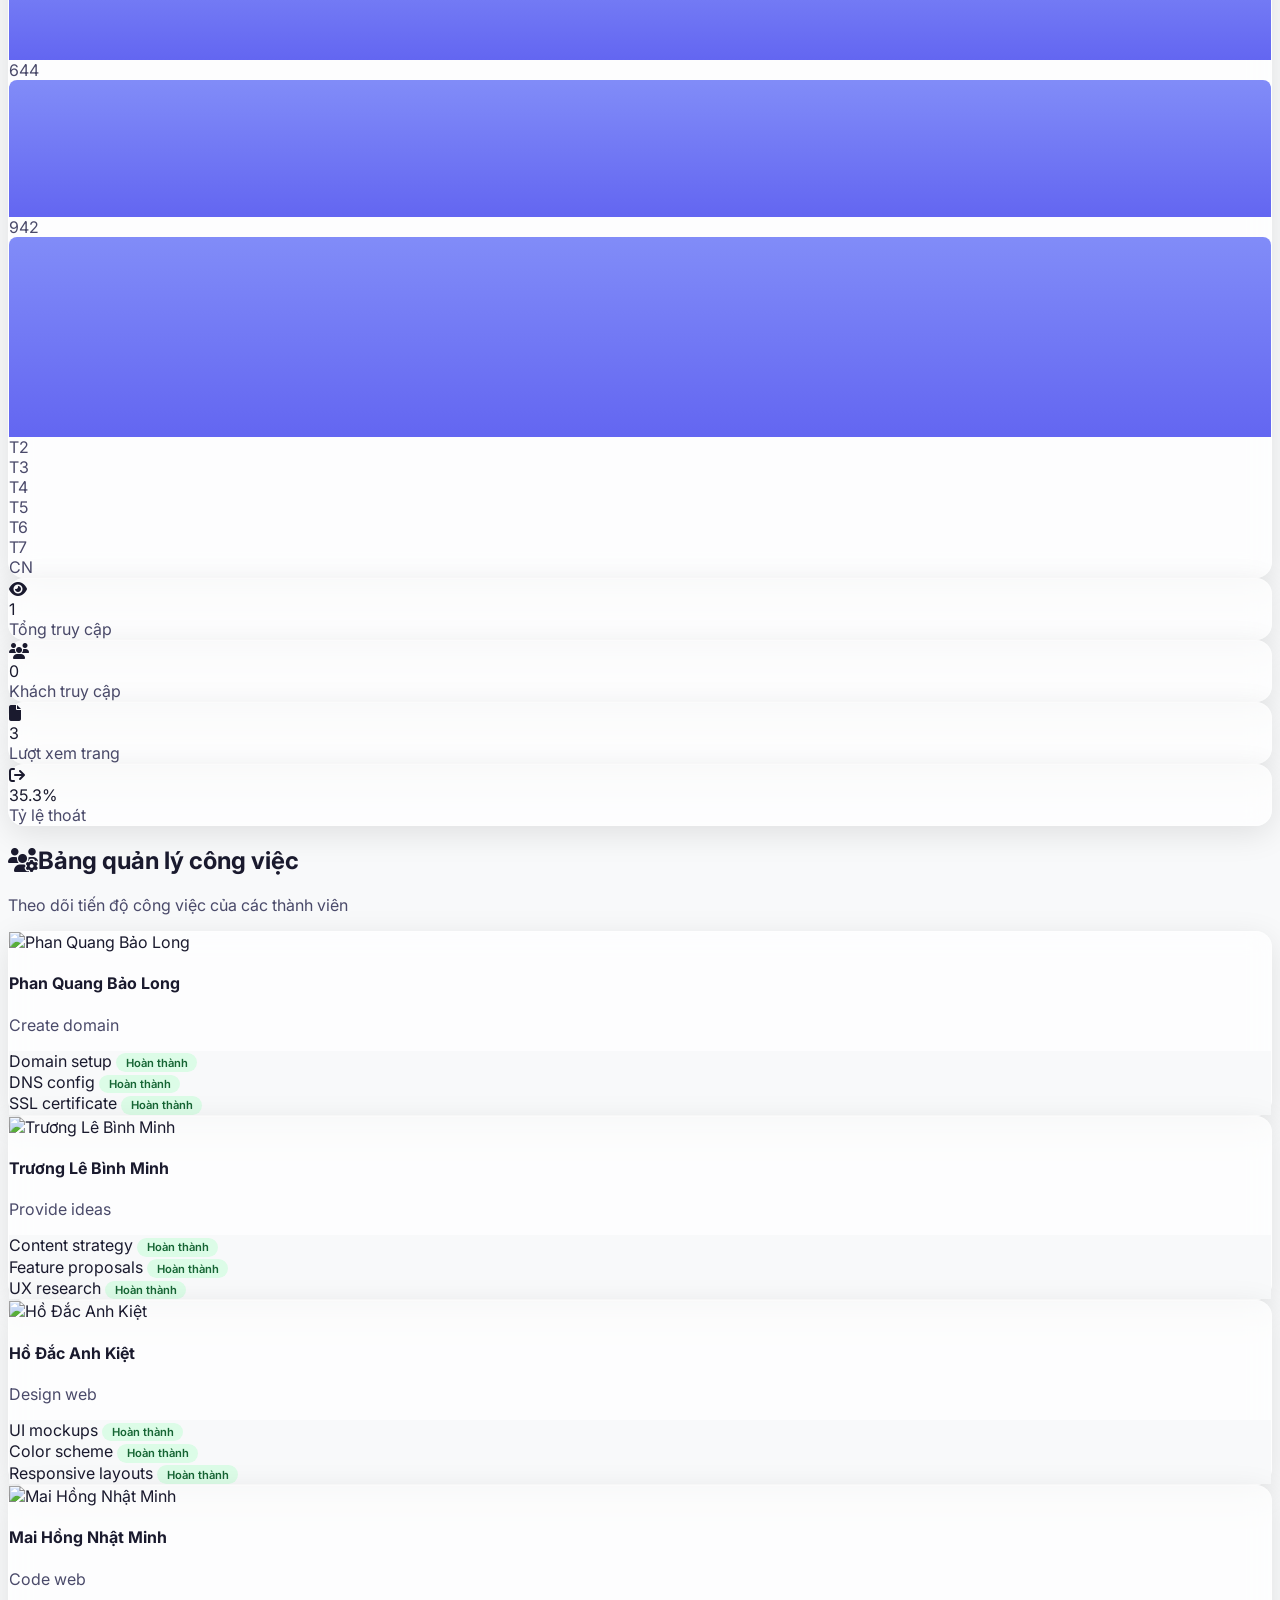
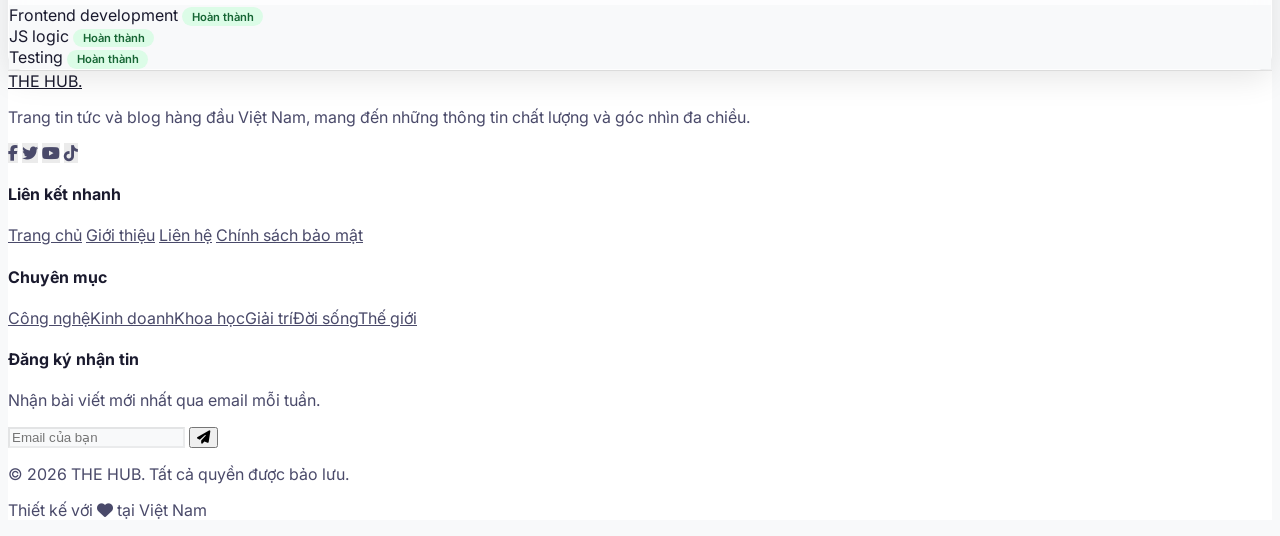
==== commit 55f31612: "update code - 2" ====
--- a/index.html
+++ b/index.html
@@ -34,6 +34,26 @@
   <!-- Hero Section -->
   <section class="max-w-7xl mx-auto px-4 sm:px-6 lg:px-8 pt-8 pb-12">
     <div id="heroSection" class="grid grid-cols-1 lg:grid-cols-5 gap-6"></div>
+  </section>
+
+  <!-- Horizontal Scrolling Carousel -->
+  <section class="carousel-section">
+    <div class="max-w-7xl mx-auto px-4 sm:px-6 lg:px-8">
+      <div class="flex items-center justify-between mb-8">
+        <div>
+          <h2 class="text-2xl md:text-3xl font-bold font-heading text-white">Tin nổi bật</h2>
+          <p class="text-sm text-gray-400 mt-1">Những bài viết được đọc nhiều nhất</p>
+        </div>
+        <div class="flex items-center gap-3">
+          <div id="carouselDots" class="hidden sm:flex items-center gap-2 mr-4"></div>
+          <button id="carouselPrev" class="carousel-nav-btn"><i class="fa-solid fa-chevron-left text-sm"></i></button>
+          <button id="carouselNext" class="carousel-nav-btn"><i class="fa-solid fa-chevron-right text-sm"></i></button>
+        </div>
+      </div>
+    </div>
+    <div id="carouselTrack" class="flex gap-5 px-4 sm:px-6 lg:px-8 overflow-x-auto pb-2">
+      <!-- Filled by JS -->
+    </div>
   </section>
 
   <!-- Category Tabs + Article Grid -->
@@ -305,8 +325,76 @@
         </div>`).join('');
     }
 
+    // ===== Carousel =====
+    function renderCarousel() {
+      const track = document.getElementById('carouselTrack');
+      const dotsContainer = document.getElementById('carouselDots');
+      const top = [...articles].sort((a, b) => b.views - a.views).slice(0, 10);
+
+      track.innerHTML = top.map(article => {
+        const catInfo = getCategoryInfo(article.category);
+        return `
+          <a href="article.html?id=${article.id}" class="carousel-card block">
+            <img src="${article.image}" alt="${article.title}" loading="lazy">
+            <div class="card-overlay">
+              <span class="cat-badge ${article.category}">${catInfo ? catInfo.label : ''}</span>
+              <h3 class="text-xl md:text-2xl font-bold font-heading text-white leading-snug">${article.title}</h3>
+              <p class="text-sm text-gray-300 mt-2 leading-relaxed" style="display:-webkit-box;-webkit-line-clamp:2;-webkit-box-orient:vertical;overflow:hidden;">${article.excerpt}</p>
+              <div class="flex items-center gap-3 mt-4 text-xs text-gray-400">
+                <span class="font-medium text-gray-300">${article.author}</span>
+                <span>·</span>
+                <span>${formatDate(article.date)}</span>
+              </div>
+            </div>
+          </a>`;
+      }).join('');
+
+      // Dots
+      const totalDots = Math.ceil(top.length / 2);
+      dotsContainer.innerHTML = Array.from({ length: totalDots }, (_, i) =>
+        `<div class="carousel-dot ${i === 0 ? 'active' : ''}" data-index="${i}"></div>`
+      ).join('');
+
+      // Get card width for scrolling
+      function getScrollAmount() {
+        const card = track.querySelector('.carousel-card');
+        if (!card) return 600;
+        return card.offsetWidth + 20; // card width + gap
+      }
+
+      // Navigation
+      const prev = document.getElementById('carouselPrev');
+      const next = document.getElementById('carouselNext');
+
+      prev.addEventListener('click', () => {
+        track.scrollBy({ left: -getScrollAmount(), behavior: 'smooth' });
+      });
+      next.addEventListener('click', () => {
+        track.scrollBy({ left: getScrollAmount(), behavior: 'smooth' });
+      });
+
+      // Dot click
+      dotsContainer.querySelectorAll('.carousel-dot').forEach(dot => {
+        dot.addEventListener('click', () => {
+          const idx = parseInt(dot.dataset.index);
+          track.scrollTo({ left: idx * getScrollAmount() * 2, behavior: 'smooth' });
+        });
+      });
+
+      // Update dots on scroll
+      track.addEventListener('scroll', () => {
+        const scrollPos = track.scrollLeft;
+        const cardW = getScrollAmount() * 2;
+        const activeIdx = Math.round(scrollPos / cardW);
+        dotsContainer.querySelectorAll('.carousel-dot').forEach((d, i) => {
+          d.classList.toggle('active', i === activeIdx);
+        });
+      });
+    }
+
     // ===== Init Home Page =====
     renderHero();
+    renderCarousel();
     renderCategoryTabs();
     renderArticleGrid();
     initAnalytics();
--- a/css/style.css
+++ b/css/style.css
@@ -465,6 +465,114 @@
   color: #9ca3af;
 }
 
+/* ===== Carousel ===== */
+.carousel-section {
+  background: #0d0f1a;
+  padding: 3rem 0;
+}
+
+#carouselTrack {
+  scroll-snap-type: x mandatory;
+  -ms-overflow-style: none;
+  scrollbar-width: none;
+  scroll-behavior: smooth;
+}
+
+#carouselTrack::-webkit-scrollbar {
+  display: none;
+}
+
+.carousel-card {
+  width: calc(50vw - 3rem);
+  max-width: 580px;
+  min-width: 320px;
+  height: 380px;
+  border-radius: 1rem;
+  overflow: hidden;
+  position: relative;
+  flex-shrink: 0;
+  scroll-snap-align: start;
+  cursor: pointer;
+}
+
+.carousel-card img {
+  width: 100%;
+  height: 100%;
+  object-fit: cover;
+  transition: transform 0.6s ease;
+}
+
+.carousel-card:hover img {
+  transform: scale(1.06);
+}
+
+.carousel-card .card-overlay {
+  position: absolute;
+  inset: 0;
+  background: linear-gradient(to top, rgba(0,0,0,0.9) 0%, rgba(0,0,0,0.45) 45%, rgba(0,0,0,0.1) 100%);
+  display: flex;
+  flex-direction: column;
+  justify-content: flex-end;
+  padding: 2rem;
+}
+
+.carousel-card .card-overlay .cat-badge {
+  position: absolute;
+  top: 1.5rem;
+  left: 1.5rem;
+}
+
+.carousel-nav-btn {
+  width: 44px;
+  height: 44px;
+  border-radius: 50%;
+  display: flex;
+  align-items: center;
+  justify-content: center;
+  border: 1px solid rgba(255,255,255,0.15);
+  background: rgba(255,255,255,0.05);
+  color: rgba(255,255,255,0.7);
+  cursor: pointer;
+  transition: all 0.3s ease;
+  backdrop-filter: blur(4px);
+}
+
+.carousel-nav-btn:hover {
+  background: rgba(255,255,255,0.15);
+  color: #fff;
+  border-color: rgba(255,255,255,0.3);
+}
+
+/* Dots */
+.carousel-dot {
+  width: 8px;
+  height: 8px;
+  border-radius: 50%;
+  background: rgba(255,255,255,0.25);
+  cursor: pointer;
+  transition: all 0.3s ease;
+}
+
+.carousel-dot.active {
+  background: #818cf8;
+  width: 24px;
+  border-radius: 4px;
+}
+
+@media (max-width: 768px) {
+  .carousel-card {
+    width: 85vw;
+    min-width: 280px;
+    height: 340px;
+  }
+}
+
+@media (min-width: 769px) and (max-width: 1024px) {
+  .carousel-card {
+    width: calc(50vw - 2.5rem);
+  }
+}
+
 /* ===== Newsletter ===== */
 .newsletter-gradient {
   background: linear-gradient(135deg, #6366f1, #8b5cf6, #a855f7);
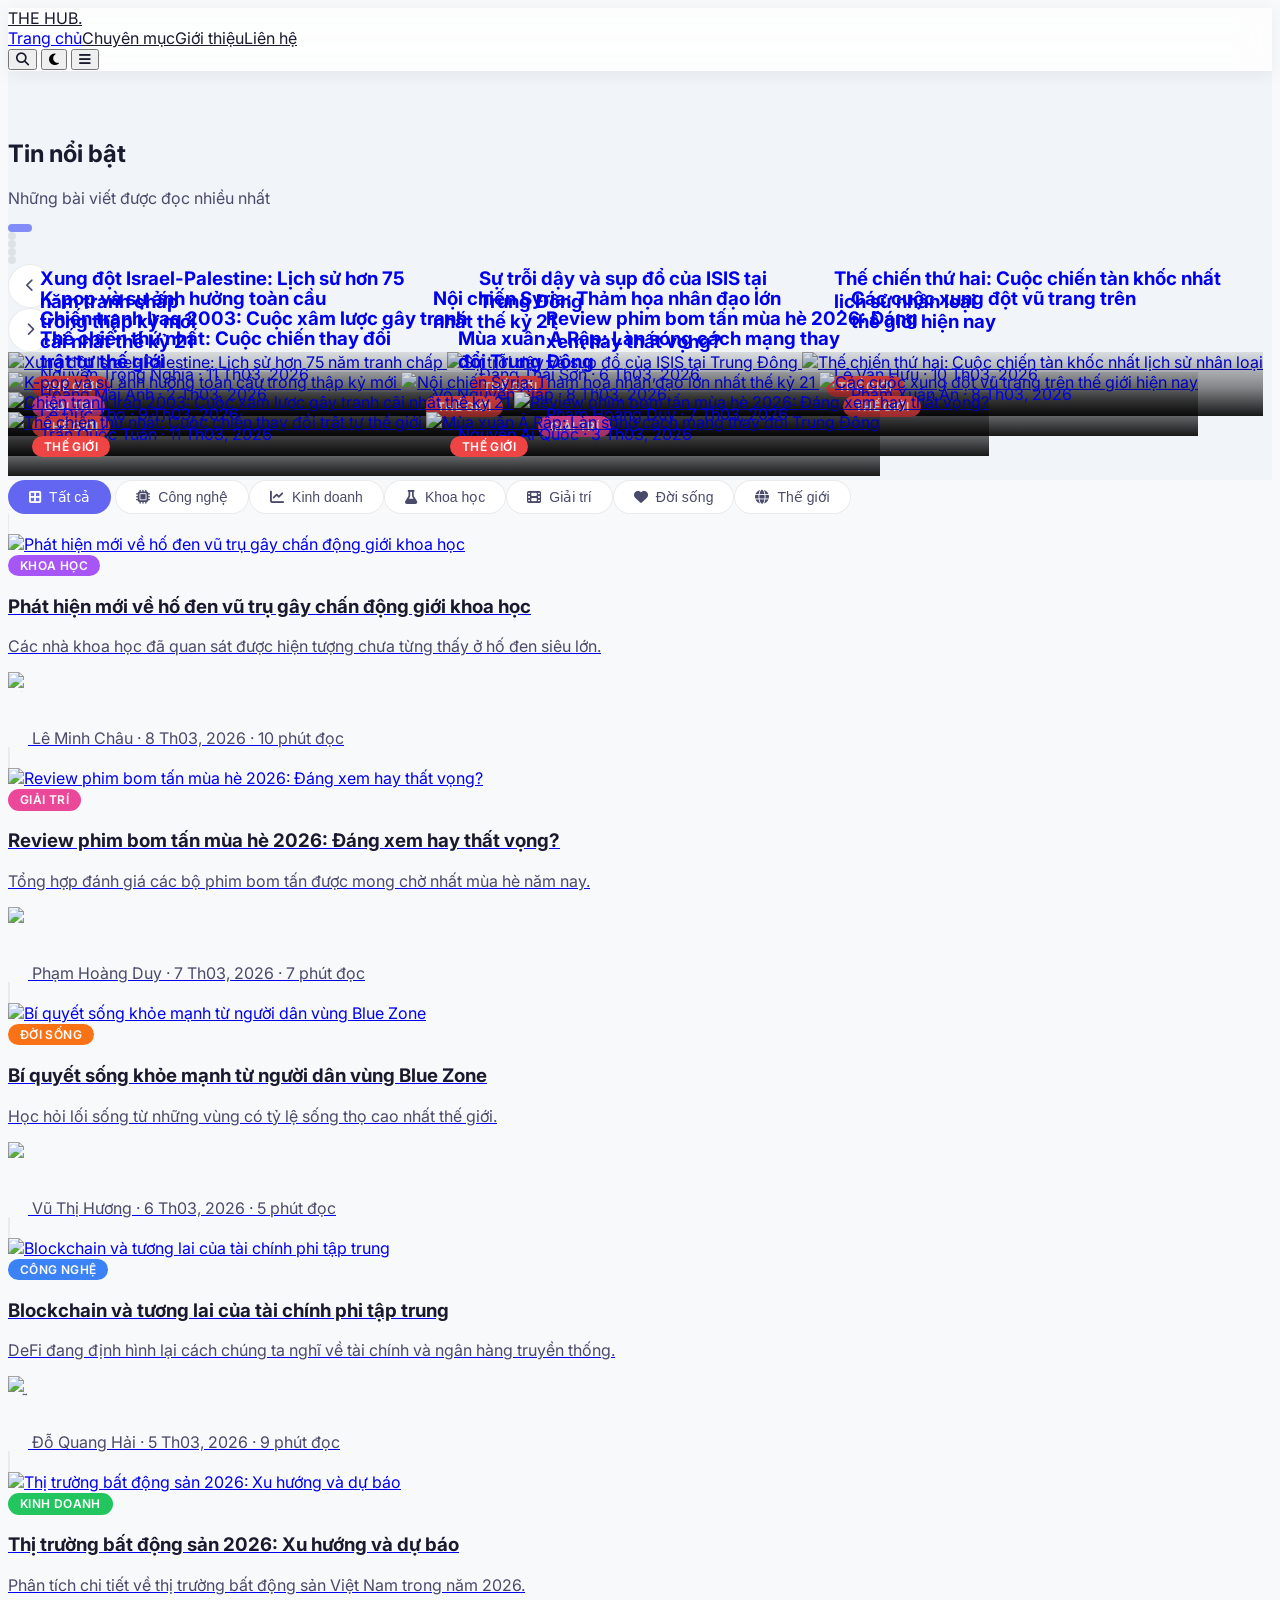
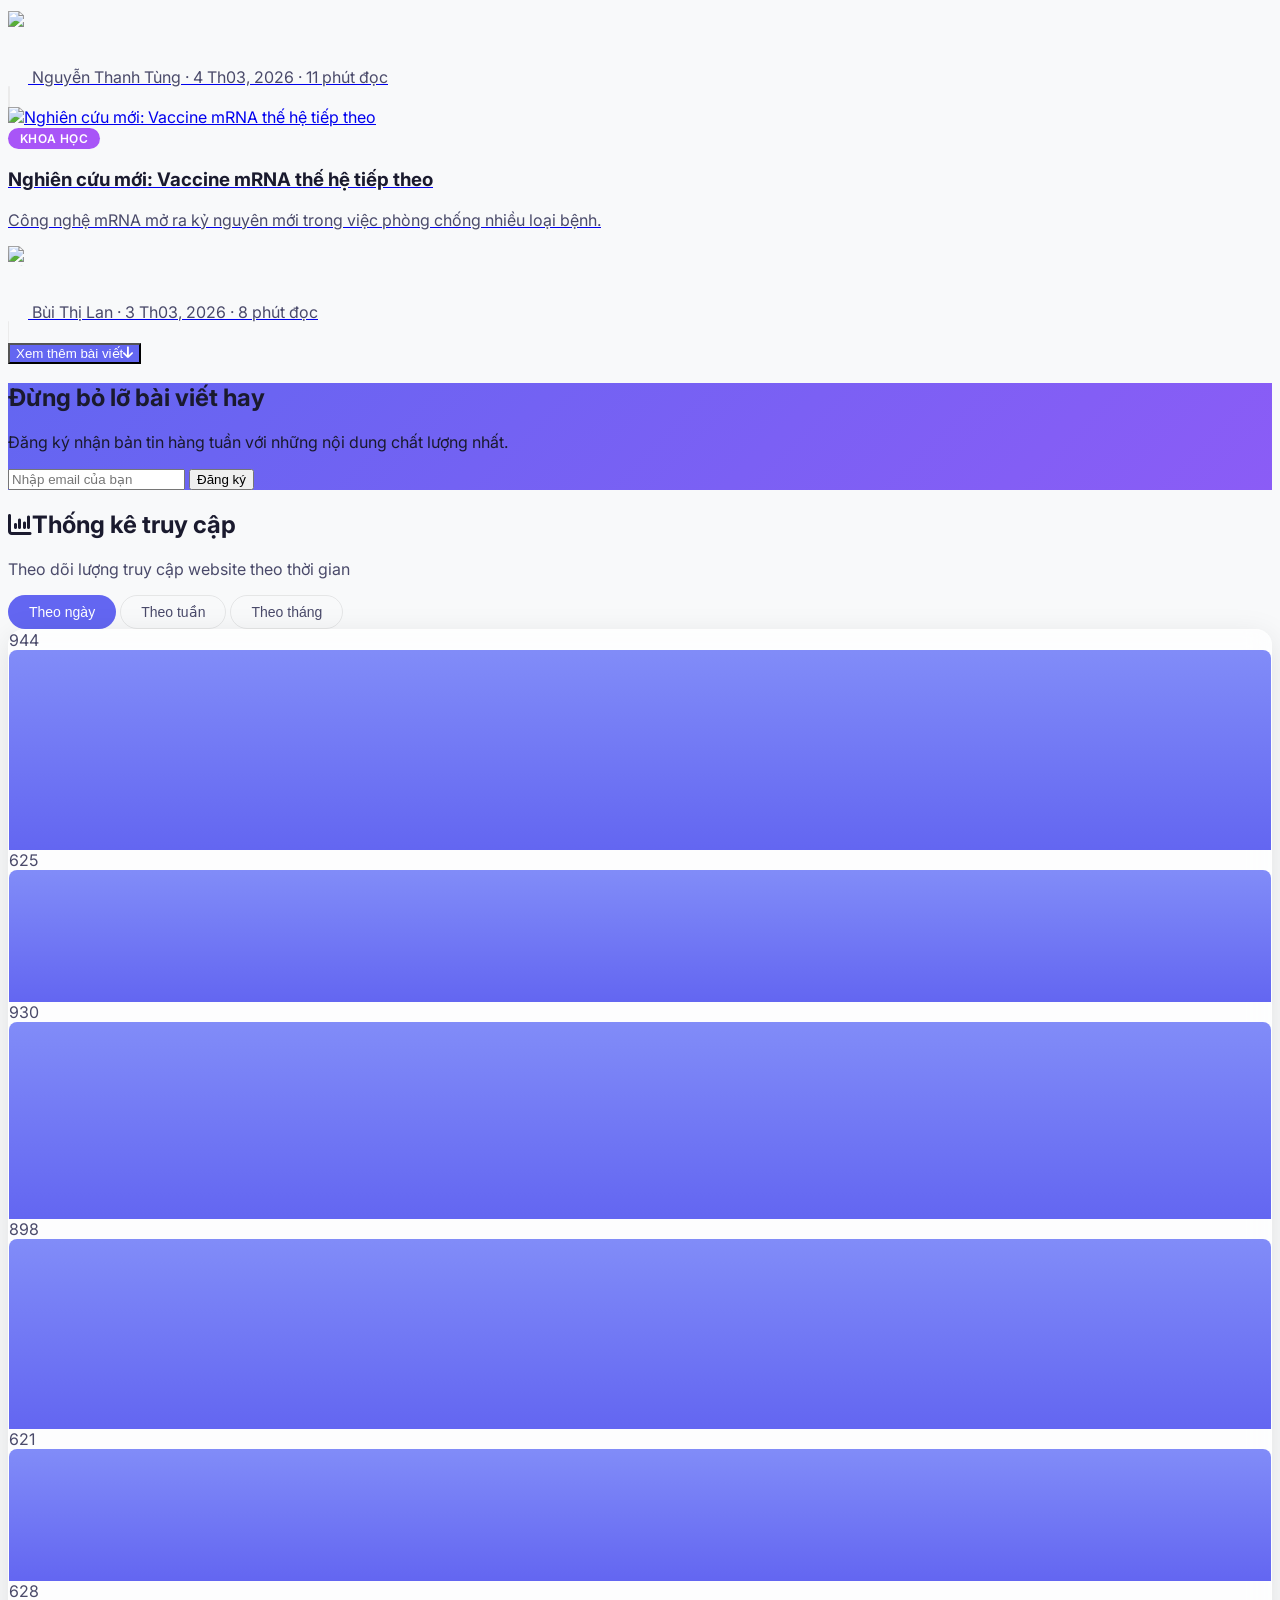
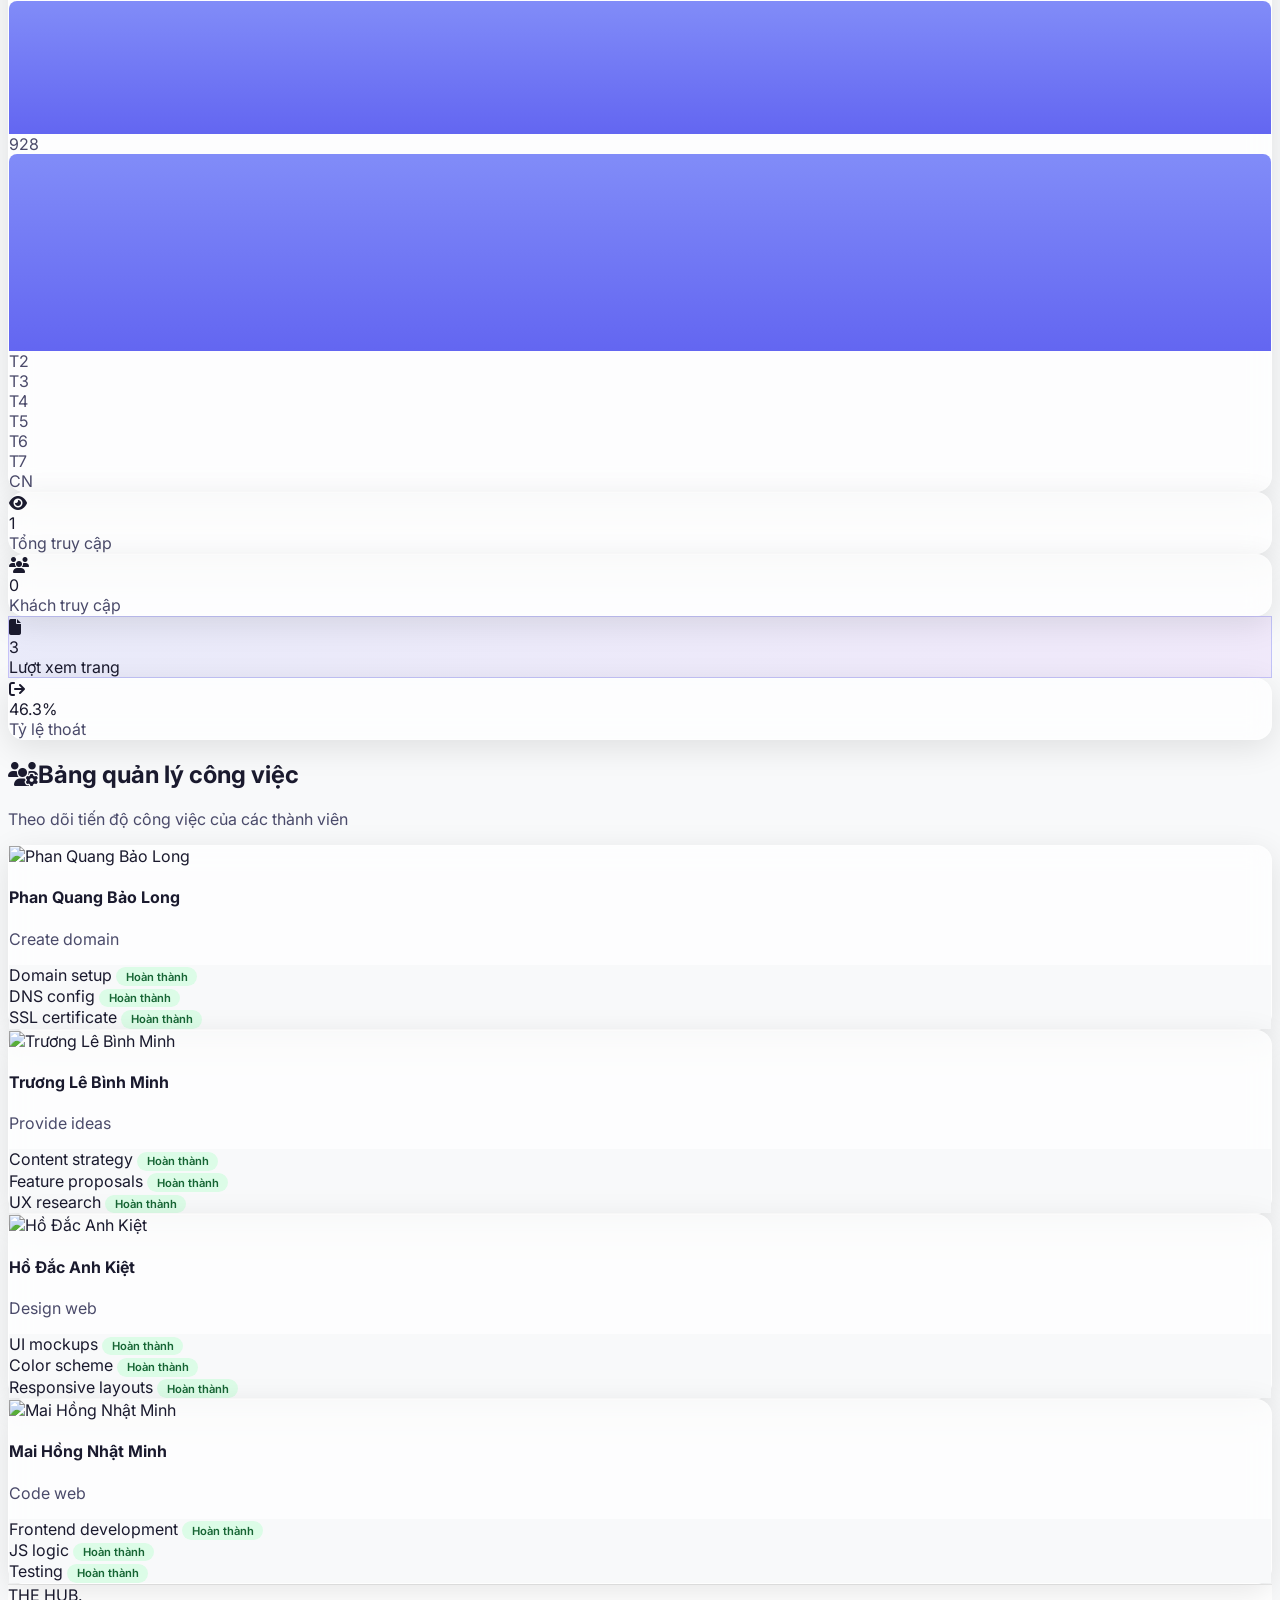
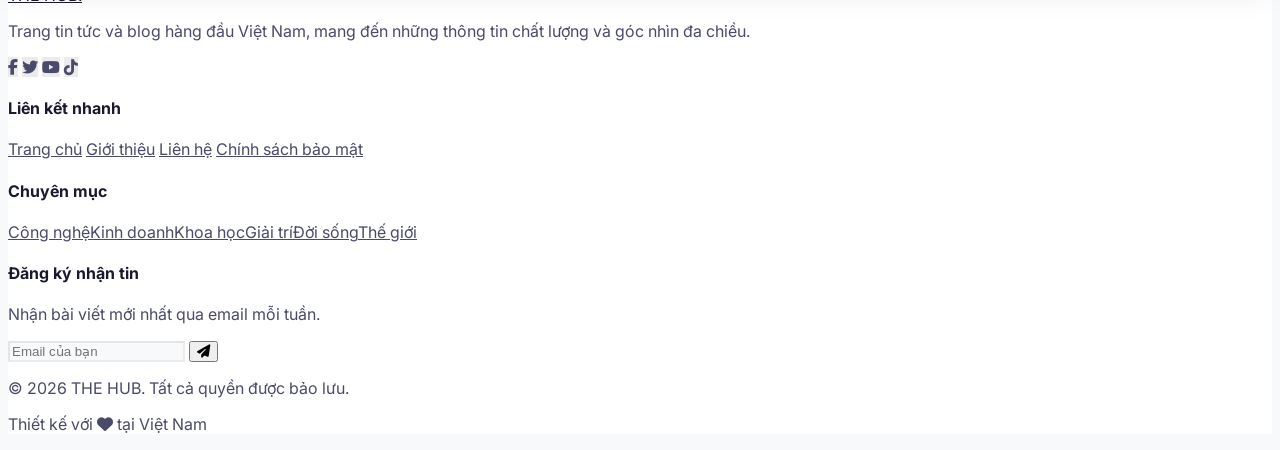
==== commit 3b094433: "uodate code - 3" ====
--- a/index.html
+++ b/index.html
@@ -3,6 +3,7 @@
 <head>
   <meta charset="UTF-8">
   <meta name="viewport" content="width=device-width, initial-scale=1.0">
+  <link rel="icon" type="image/svg+xml" href="favicon.svg">
   <title>THE HUB. - Trang tin tức & Blog hàng đầu Việt Nam</title>
   <script src="https://cdn.tailwindcss.com"></script>
   <script>
@@ -31,18 +32,13 @@
   <!-- Search Overlay -->
   <div id="searchOverlayRoot"></div>
 
-  <!-- Hero Section -->
-  <section class="max-w-7xl mx-auto px-4 sm:px-6 lg:px-8 pt-8 pb-12">
-    <div id="heroSection" class="grid grid-cols-1 lg:grid-cols-5 gap-6"></div>
-  </section>
-
   <!-- Horizontal Scrolling Carousel -->
   <section class="carousel-section">
     <div class="max-w-7xl mx-auto px-4 sm:px-6 lg:px-8">
       <div class="flex items-center justify-between mb-8">
         <div>
-          <h2 class="text-2xl md:text-3xl font-bold font-heading text-white">Tin nổi bật</h2>
-          <p class="text-sm text-gray-400 mt-1">Những bài viết được đọc nhiều nhất</p>
+          <h2 class="text-2xl md:text-3xl font-bold font-heading" style="color: var(--text-primary);">Tin nổi bật</h2>
+          <p class="text-sm mt-1" style="color: var(--text-secondary);">Những bài viết được đọc nhiều nhất</p>
         </div>
         <div class="flex items-center gap-3">
           <div id="carouselDots" class="hidden sm:flex items-center gap-2 mr-4"></div>
@@ -132,42 +128,6 @@
     document.getElementById('footerRoot').innerHTML = getFooterHTML();
     document.getElementById('searchOverlayRoot').innerHTML = getSearchOverlayHTML();
 
-    // ===== Hero =====
-    function renderHero() {
-      const featured = articles.filter(a => a.featured);
-      const main = featured[0];
-      const secondary = featured[1];
-      const catMain = getCategoryInfo(main.category);
-      const catSec = getCategoryInfo(secondary.category);
-
-      document.getElementById('heroSection').innerHTML = `
-        <a href="article.html?id=${main.id}" class="lg:col-span-3 relative rounded-2xl overflow-hidden group block" style="min-height: 400px;">
-          <img src="${main.image}" alt="${main.title}" class="absolute inset-0 w-full h-full object-cover transition-transform duration-700 group-hover:scale-105">
-          <div class="absolute inset-0 bg-gradient-to-t from-black/80 via-black/30 to-transparent"></div>
-          <div class="absolute bottom-0 left-0 right-0 p-8">
-            <span class="cat-badge ${main.category}">${catMain.label}</span>
-            <h1 class="mt-3 text-2xl md:text-3xl lg:text-4xl font-bold font-heading text-white leading-tight">${main.title}</h1>
-            <p class="mt-3 text-gray-200 text-sm md:text-base max-w-2xl">${main.excerpt}</p>
-            <div class="mt-4 flex items-center gap-3 text-gray-300 text-sm">
-              <img src="${main.authorAvatar}" class="w-8 h-8 rounded-full" alt="${main.author}">
-              <span>${main.author}</span><span>·</span><span>${formatDate(main.date)}</span>
-            </div>
-          </div>
-        </a>
-        <a href="article.html?id=${secondary.id}" class="lg:col-span-2 relative rounded-2xl overflow-hidden group block" style="min-height: 300px;">
-          <img src="${secondary.image}" alt="${secondary.title}" class="absolute inset-0 w-full h-full object-cover transition-transform duration-700 group-hover:scale-105">
-          <div class="absolute inset-0 bg-gradient-to-t from-black/80 via-black/30 to-transparent"></div>
-          <div class="absolute bottom-0 left-0 right-0 p-6">
-            <span class="cat-badge ${secondary.category}">${catSec.label}</span>
-            <h2 class="mt-3 text-xl md:text-2xl font-bold font-heading text-white leading-tight">${secondary.title}</h2>
-            <p class="mt-2 text-gray-300 text-sm">${secondary.excerpt}</p>
-            <div class="mt-3 flex items-center gap-3 text-gray-300 text-sm">
-              <span>${secondary.author}</span><span>·</span><span>${formatDate(secondary.date)}</span>
-            </div>
-          </div>
-        </a>`;
-    }
-
     // ===== Category Tabs =====
     function renderCategoryTabs() {
       const container = document.getElementById('categoryTabs');
@@ -286,16 +246,24 @@
       const stats = [
         { label: 'Tổng truy cập', value: totalVisits.toLocaleString(), icon: 'fa-eye', color: 'text-blue-500' },
         { label: 'Khách truy cập', value: Math.floor(totalVisits * 0.7).toLocaleString(), icon: 'fa-users', color: 'text-green-500' },
-        { label: 'Lượt xem trang', value: (totalVisits * 3).toLocaleString(), icon: 'fa-file', color: 'text-purple-500' },
+        { label: 'Lượt xem trang', value: (totalVisits * 3).toLocaleString(), icon: 'fa-file', color: 'text-purple-500', highlight: true },
         { label: 'Tỷ lệ thoát', value: (Math.random() * 20 + 30).toFixed(1) + '%', icon: 'fa-arrow-right-from-bracket', color: 'text-orange-500' }
       ];
 
-      document.getElementById('statsCards').innerHTML = stats.map(s => `
-        <div class="glass-card p-5 text-center">
+      document.getElementById('statsCards').innerHTML = stats.map(s => {
+        if (s.highlight) {
+          return `<div class="p-5 text-center rounded-2xl ring-2 ring-indigo-500 shadow-lg" style="background: linear-gradient(135deg, rgba(99,102,241,0.1), rgba(168,85,247,0.1)); border: 1px solid rgba(99,102,241,0.3);">
+            <i class="fa-solid ${s.icon} text-2xl ${s.color}"></i>
+            <div class="text-3xl font-bold font-heading mt-2 text-indigo-500">${s.value}</div>
+            <div class="text-sm mt-1 font-semibold" style="color: var(--text-primary);">${s.label}</div>
+          </div>`;
+        }
+        return `<div class="glass-card p-5 text-center">
           <i class="fa-solid ${s.icon} text-2xl ${s.color}"></i>
           <div class="text-2xl font-bold font-heading mt-2" style="color: var(--text-primary);">${s.value}</div>
           <div class="text-sm mt-1" style="color: var(--text-secondary);">${s.label}</div>
-        </div>`).join('');
+        </div>`;
+      }).join('');
     }
 
     // ===== Task Board =====
@@ -393,7 +361,6 @@
     }
 
     // ===== Init Home Page =====
-    renderHero();
     renderCarousel();
     renderCategoryTabs();
     renderArticleGrid();
--- a/css/style.css
+++ b/css/style.css
@@ -467,8 +467,12 @@
 
 /* ===== Carousel ===== */
 .carousel-section {
+  background: #f1f5f9;
+  padding: 3rem 0;
+}
+
+.dark .carousel-section {
   background: #0d0f1a;
-  padding: 3rem 0;
 }
 
 #carouselTrack {
@@ -529,18 +533,17 @@
   display: flex;
   align-items: center;
   justify-content: center;
-  border: 1px solid rgba(255,255,255,0.15);
-  background: rgba(255,255,255,0.05);
-  color: rgba(255,255,255,0.7);
+  border: 1px solid var(--border-color);
+  background: var(--bg-secondary);
+  color: var(--text-secondary);
   cursor: pointer;
   transition: all 0.3s ease;
-  backdrop-filter: blur(4px);
 }
 
 .carousel-nav-btn:hover {
-  background: rgba(255,255,255,0.15);
+  background: var(--accent);
   color: #fff;
-  border-color: rgba(255,255,255,0.3);
+  border-color: var(--accent);
 }
 
 /* Dots */
@@ -548,9 +551,13 @@
   width: 8px;
   height: 8px;
   border-radius: 50%;
-  background: rgba(255,255,255,0.25);
+  background: var(--border-color);
   cursor: pointer;
   transition: all 0.3s ease;
+}
+
+.dark .carousel-dot {
+  background: rgba(255,255,255,0.25);
 }
 
 .carousel-dot.active {
@@ -759,13 +766,14 @@
 /* ===== Tag Cloud ===== */
 .tag-item {
   display: inline-block;
-  padding: 0.3rem 0.75rem;
-  border-radius: 0.5rem;
-  font-size: 0.8rem;
+  padding: 0.2rem 0.6rem;
+  border-radius: 0.375rem;
+  font-size: 0.75rem;
   border: 1px solid var(--border-color);
   color: var(--text-secondary);
   transition: all 0.2s ease;
   text-decoration: none;
+  white-space: nowrap;
 }
 
 .tag-item:hover {
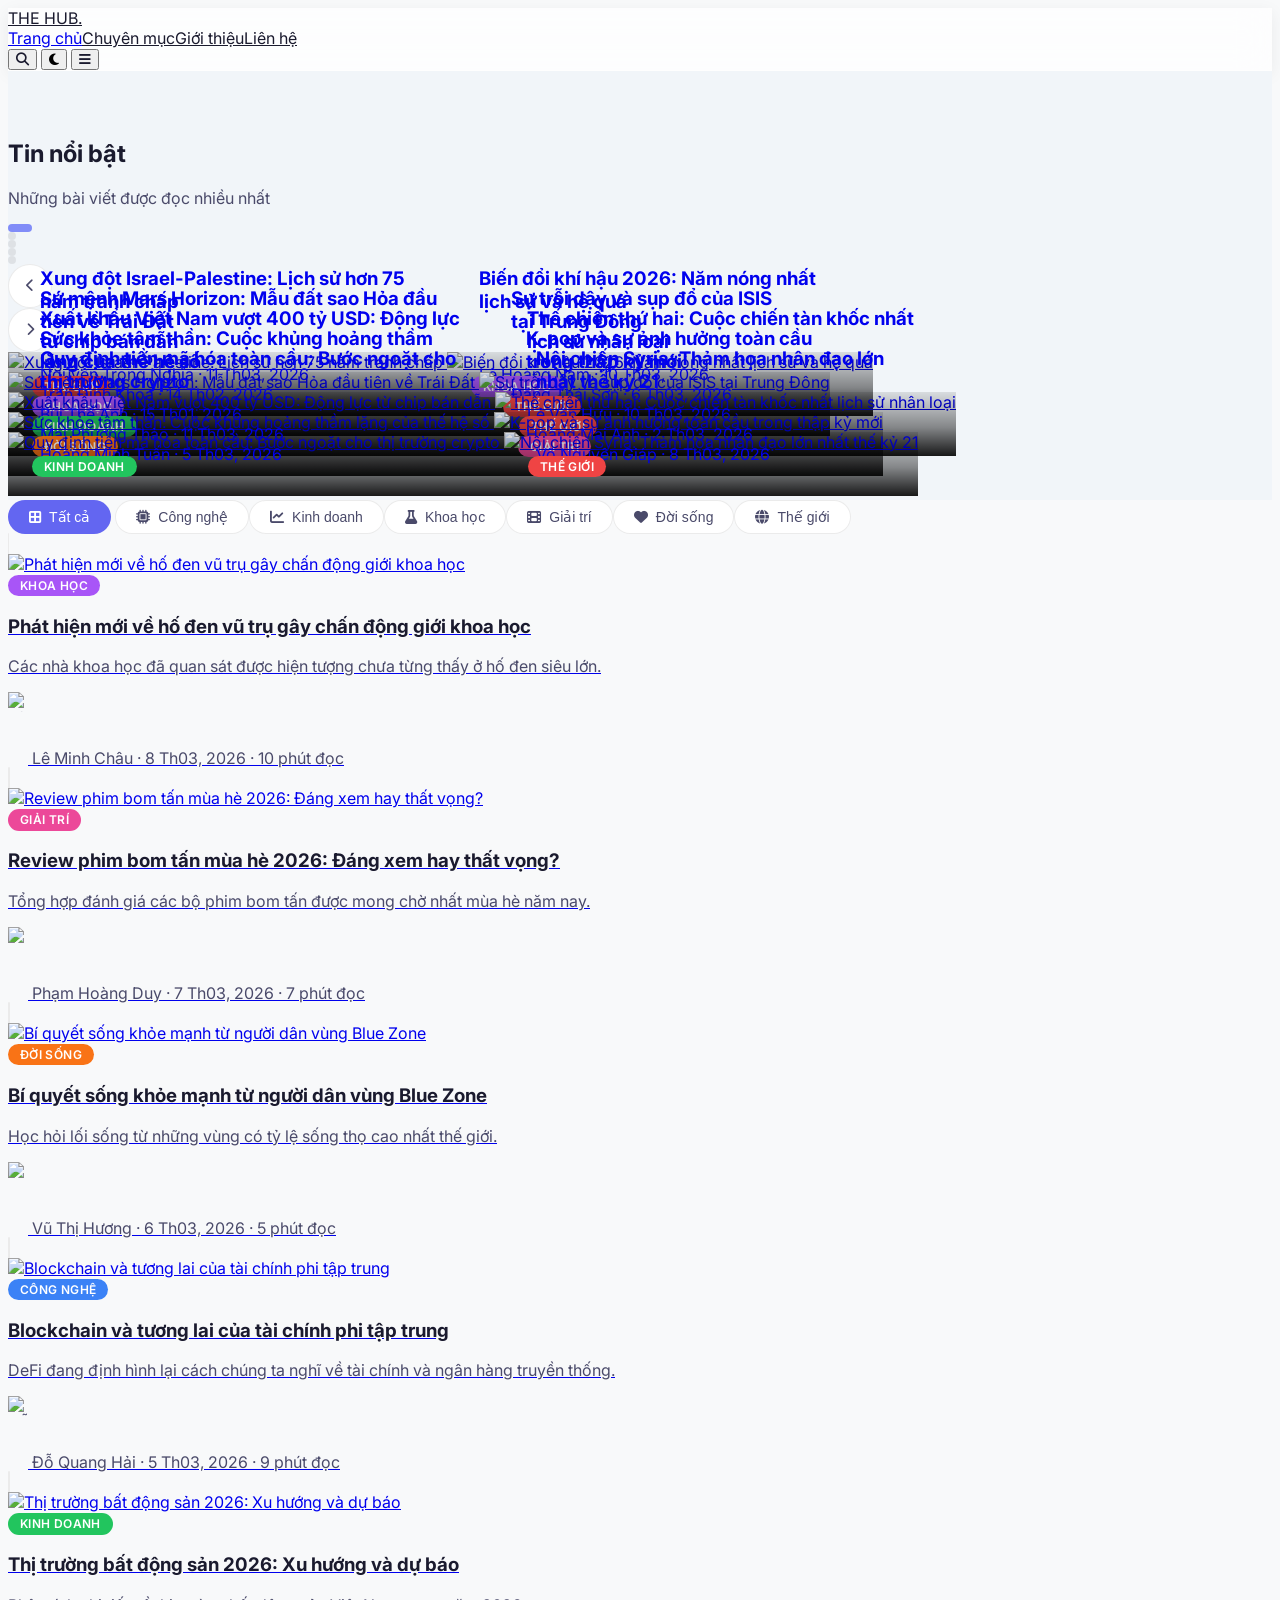
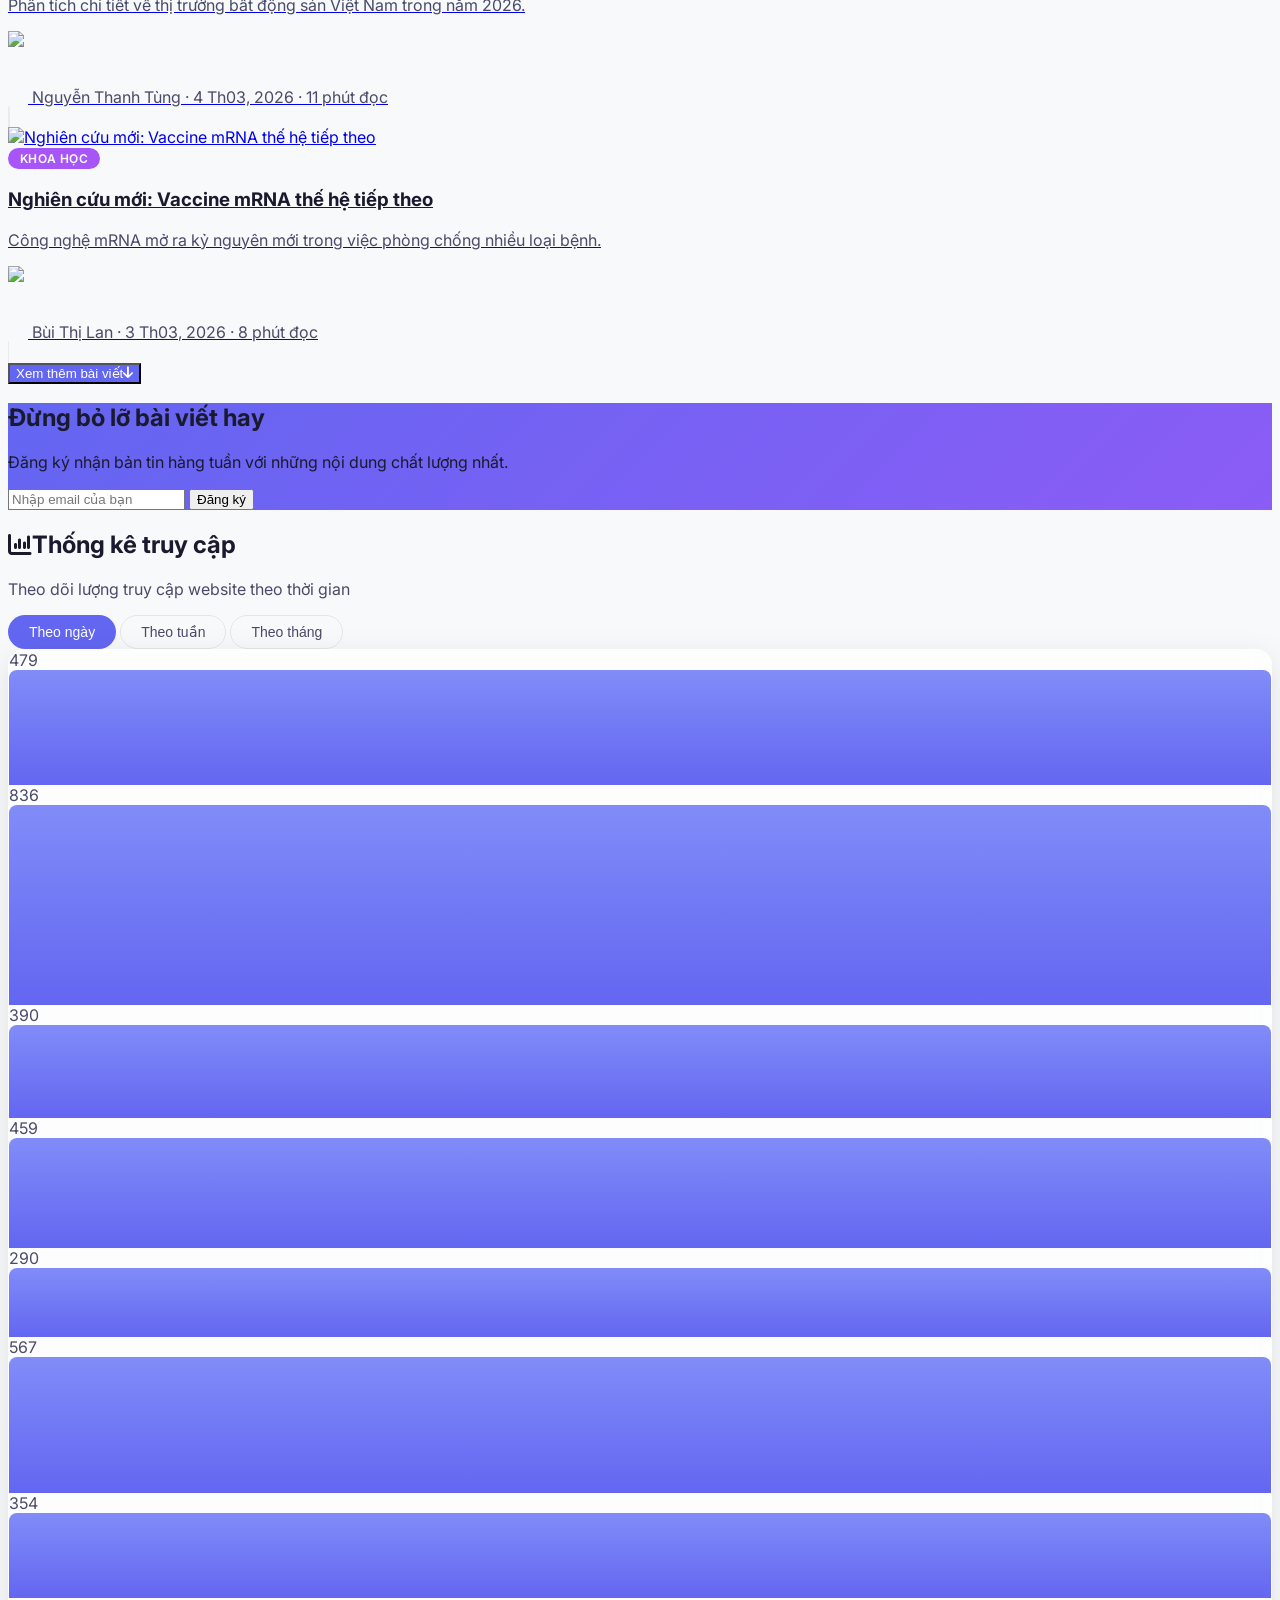
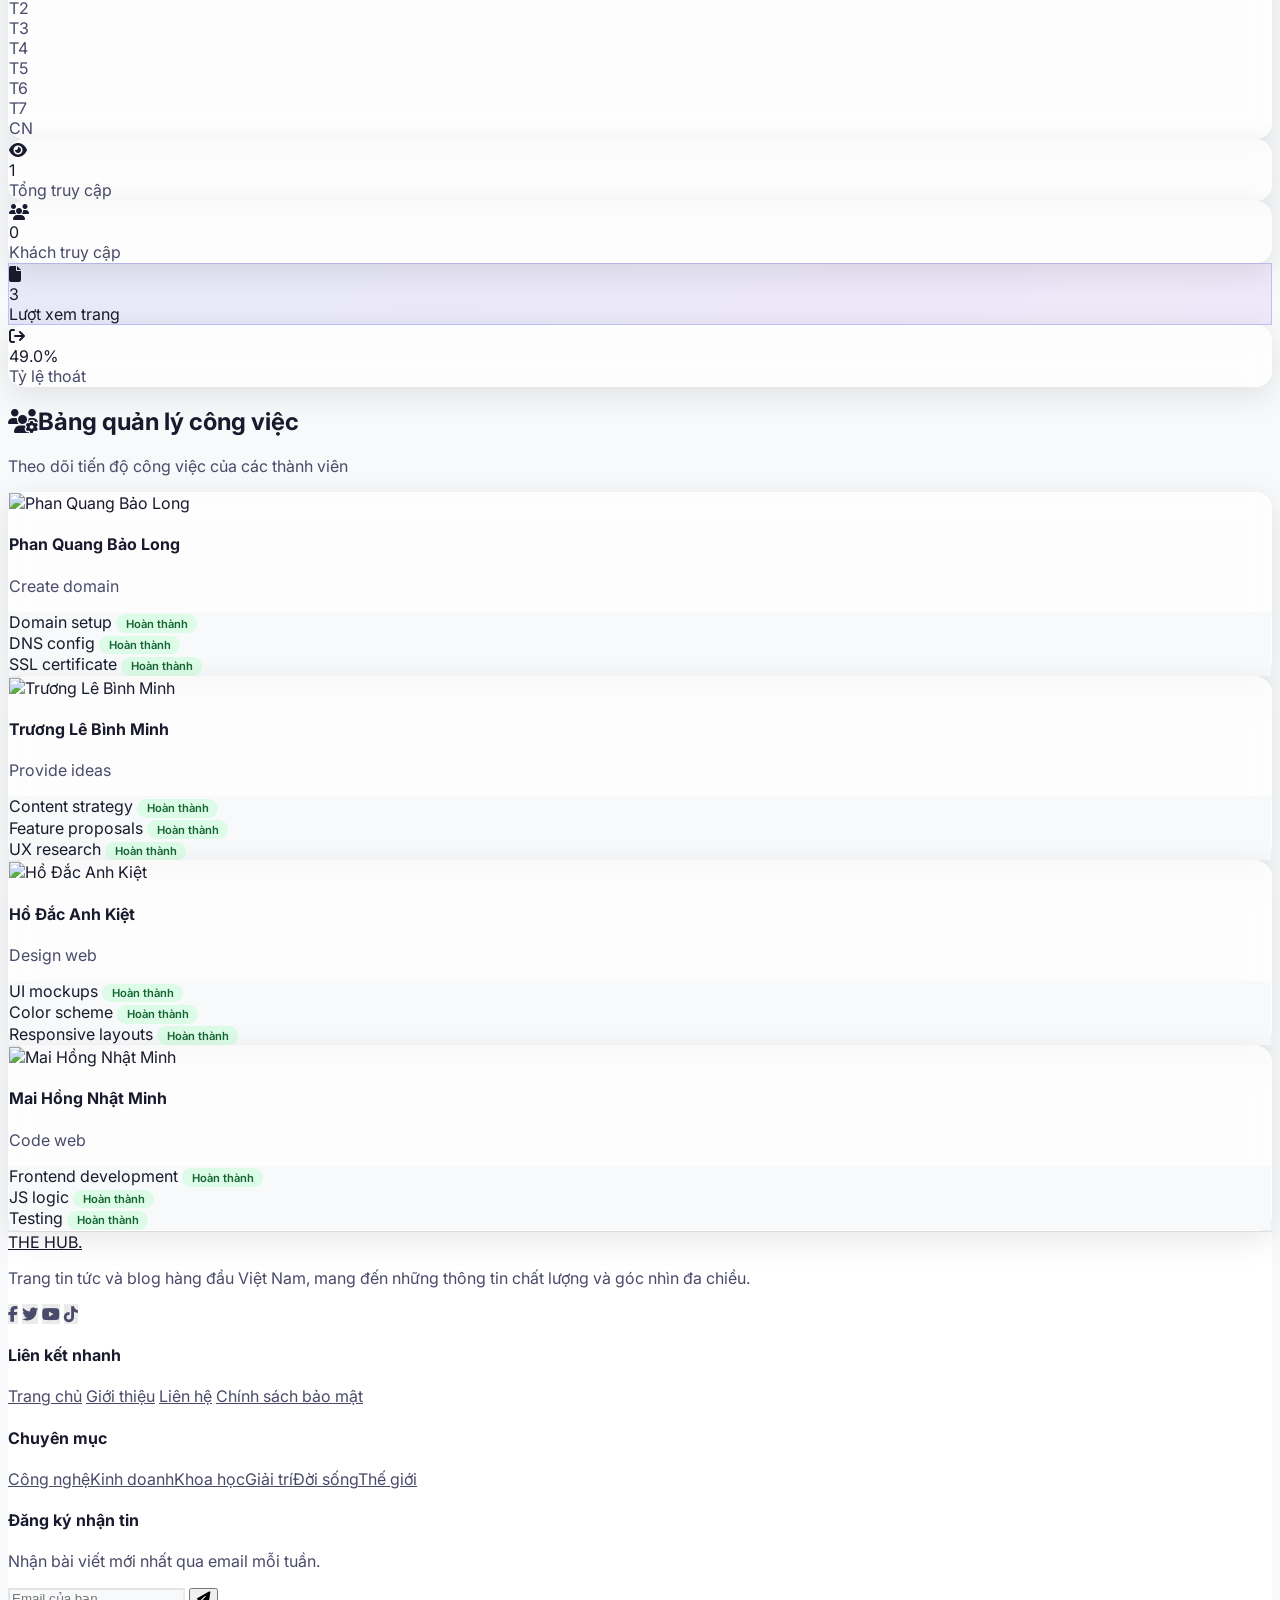
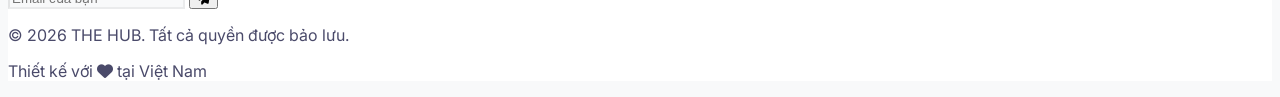
==== commit 67141455: "update code -6" ====
--- a/index.html
+++ b/index.html
@@ -26,346 +26,27 @@
   <style>body { font-family: 'Inter', sans-serif; background: var(--bg-primary); color: var(--text-primary); }</style>
 </head>
 <body>
-  <!-- Header -->
+  <!-- Header (rendered once, never re-renders) -->
   <div id="headerRoot"></div>
 
-  <!-- Search Overlay -->
+  <!-- Search Overlay (rendered once) -->
   <div id="searchOverlayRoot"></div>
 
-  <!-- Horizontal Scrolling Carousel -->
-  <section class="carousel-section">
-    <div class="max-w-7xl mx-auto px-4 sm:px-6 lg:px-8">
-      <div class="flex items-center justify-between mb-8">
-        <div>
-          <h2 class="text-2xl md:text-3xl font-bold font-heading" style="color: var(--text-primary);">Tin nổi bật</h2>
-          <p class="text-sm mt-1" style="color: var(--text-secondary);">Những bài viết được đọc nhiều nhất</p>
-        </div>
-        <div class="flex items-center gap-3">
-          <div id="carouselDots" class="hidden sm:flex items-center gap-2 mr-4"></div>
-          <button id="carouselPrev" class="carousel-nav-btn"><i class="fa-solid fa-chevron-left text-sm"></i></button>
-          <button id="carouselNext" class="carousel-nav-btn"><i class="fa-solid fa-chevron-right text-sm"></i></button>
-        </div>
-      </div>
-    </div>
-    <div id="carouselTrack" class="flex gap-5 px-4 sm:px-6 lg:px-8 overflow-x-auto pb-2">
-      <!-- Filled by JS -->
-    </div>
-  </section>
+  <!-- SPA Page Container -->
+  <main id="pageContainer" class="page-wrapper"></main>
 
-  <!-- Category Tabs + Article Grid -->
-  <section class="max-w-7xl mx-auto px-4 sm:px-6 lg:px-8 pb-12">
-    <!-- Category Pills -->
-    <div class="flex items-center gap-3 overflow-x-auto pb-4 scrollbar-hide" id="categoryTabs">
-      <button class="category-pill active" data-cat="all"><i class="fa-solid fa-border-all"></i> Tất cả</button>
-    </div>
-    <!-- Article Grid -->
-    <div id="articleGrid" class="grid grid-cols-1 md:grid-cols-2 lg:grid-cols-3 gap-6 mt-8"></div>
-    <!-- Load More -->
-    <div class="text-center mt-10">
-      <button id="loadMoreBtn" class="px-8 py-3 rounded-full font-semibold transition-all hover:shadow-lg" style="background: var(--accent); color: white;">
-        Xem thêm bài viết <i class="fa-solid fa-arrow-down ml-2"></i>
-      </button>
-    </div>
-  </section>
-
-  <!-- Newsletter CTA -->
-  <section class="newsletter-gradient py-20 mt-8">
-    <div class="max-w-3xl mx-auto px-4 text-center text-white">
-      <h2 class="text-3xl md:text-4xl font-bold font-heading">Đừng bỏ lỡ bài viết hay</h2>
-      <p class="mt-4 text-lg opacity-90">Đăng ký nhận bản tin hàng tuần với những nội dung chất lượng nhất.</p>
-      <form class="mt-8 flex flex-col sm:flex-row gap-3 max-w-lg mx-auto" onsubmit="event.preventDefault(); showToast('Đăng ký thành công!', 'success'); this.reset();">
-        <input type="email" placeholder="Nhập email của bạn" required class="flex-1 px-6 py-3 rounded-full text-gray-900 outline-none focus:ring-4 focus:ring-white/30">
-        <button type="submit" class="px-8 py-3 bg-white text-indigo-600 font-bold rounded-full hover:bg-gray-100 transition-colors">Đăng ký</button>
-      </form>
-    </div>
-  </section>
-
-  <!-- Visit Analytics Dashboard -->
-  <section class="max-w-7xl mx-auto px-4 sm:px-6 lg:px-8 py-16">
-    <div class="animate-on-scroll">
-      <h2 class="text-2xl md:text-3xl font-bold font-heading text-center" style="color: var(--text-primary);">
-        <i class="fa-solid fa-chart-column text-indigo-500 mr-2"></i>Thống kê truy cập
-      </h2>
-      <p class="text-center mt-2" style="color: var(--text-secondary);">Theo dõi lượng truy cập website theo thời gian</p>
-
-      <!-- Tabs -->
-      <div class="flex justify-center gap-3 mt-8">
-        <button class="analytics-tab active" data-period="daily">Theo ngày</button>
-        <button class="analytics-tab" data-period="weekly">Theo tuần</button>
-        <button class="analytics-tab" data-period="monthly">Theo tháng</button>
-      </div>
-
-      <!-- Chart -->
-      <div class="glass-card p-6 mt-8">
-        <div id="chartContainer" class="flex items-end justify-between gap-2 h-64 px-4"></div>
-        <div id="chartLabels" class="flex justify-between gap-2 px-4 mt-2 text-xs" style="color: var(--text-secondary);"></div>
-      </div>
-
-      <!-- Stats Cards -->
-      <div class="grid grid-cols-2 md:grid-cols-4 gap-4 mt-8" id="statsCards"></div>
-    </div>
-  </section>
-
-  <!-- Task Management Board -->
-  <section class="max-w-7xl mx-auto px-4 sm:px-6 lg:px-8 py-16">
-    <div class="animate-on-scroll">
-      <h2 class="text-2xl md:text-3xl font-bold font-heading text-center" style="color: var(--text-primary);">
-        <i class="fa-solid fa-users-gear text-indigo-500 mr-2"></i>Bảng quản lý công việc
-      </h2>
-      <p class="text-center mt-2" style="color: var(--text-secondary);">Theo dõi tiến độ công việc của các thành viên</p>
-      <div id="taskBoard" class="grid grid-cols-1 md:grid-cols-2 lg:grid-cols-4 gap-6 mt-10"></div>
-    </div>
-  </section>
-
-  <!-- Footer -->
+  <!-- Footer (rendered once, never re-renders) -->
   <div id="footerRoot"></div>
 
   <script src="js/articles-data.js"></script>
   <script src="js/main.js"></script>
+  <script src="js/pages.js"></script>
+  <script src="js/router.js"></script>
   <script>
-    // Insert header, footer, search overlay
+    // Insert header, footer, search overlay once
     document.getElementById('headerRoot').innerHTML = getHeaderHTML('home');
     document.getElementById('footerRoot').innerHTML = getFooterHTML();
     document.getElementById('searchOverlayRoot').innerHTML = getSearchOverlayHTML();
-
-    // ===== Category Tabs =====
-    function renderCategoryTabs() {
-      const container = document.getElementById('categoryTabs');
-      categories.forEach(cat => {
-        const btn = document.createElement('button');
-        btn.className = 'category-pill';
-        btn.dataset.cat = cat.id;
-        btn.innerHTML = `<i class="fa-solid ${cat.icon}"></i> ${cat.label}`;
-        container.appendChild(btn);
-      });
-
-      container.addEventListener('click', (e) => {
-        const pill = e.target.closest('.category-pill');
-        if (!pill) return;
-        container.querySelectorAll('.category-pill').forEach(p => p.classList.remove('active'));
-        pill.classList.add('active');
-        currentCategory = pill.dataset.cat;
-        displayedCount = 6;
-        renderArticleGrid();
-      });
-    }
-
-    // ===== Article Grid =====
-    let currentCategory = 'all';
-    let displayedCount = 6;
-
-    function getFilteredArticles() {
-      let filtered = articles.filter(a => !a.featured);
-      if (currentCategory !== 'all') {
-        filtered = filtered.filter(a => a.category === currentCategory);
-      }
-      return filtered;
-    }
-
-    function renderArticleGrid() {
-      const filtered = getFilteredArticles();
-      const toShow = filtered.slice(0, displayedCount);
-      const grid = document.getElementById('articleGrid');
-      grid.innerHTML = toShow.map(a => renderCard(a)).join('');
-
-      const loadMoreBtn = document.getElementById('loadMoreBtn');
-      if (displayedCount >= filtered.length) {
-        loadMoreBtn.style.display = 'none';
-      } else {
-        loadMoreBtn.style.display = 'inline-flex';
-      }
-    }
-
-    document.getElementById('loadMoreBtn').addEventListener('click', () => {
-      displayedCount += 6;
-      renderArticleGrid();
-    });
-
-    // ===== Visit Analytics =====
-    function initAnalytics() {
-      // Increment visit counter
-      let visits = parseInt(localStorage.getItem('hub_total_visits') || '0');
-      visits++;
-      localStorage.setItem('hub_total_visits', visits.toString());
-
-      // Generate or load analytics data
-      let analyticsData = JSON.parse(localStorage.getItem('hub_analytics') || 'null');
-      if (!analyticsData) {
-        analyticsData = generateAnalyticsData();
-        localStorage.setItem('hub_analytics', JSON.stringify(analyticsData));
-      }
-
-      renderChart('daily', analyticsData);
-      renderStats(analyticsData, visits);
-
-      // Tab switching
-      document.querySelectorAll('.analytics-tab').forEach(tab => {
-        tab.addEventListener('click', () => {
-          document.querySelectorAll('.analytics-tab').forEach(t => t.classList.remove('active'));
-          tab.classList.add('active');
-          renderChart(tab.dataset.period, analyticsData);
-        });
-      });
-    }
-
-    function generateAnalyticsData() {
-      const data = { daily: [], weekly: [], monthly: [] };
-      const days = ['T2','T3','T4','T5','T6','T7','CN'];
-      const weeks = ['Tuần 1','Tuần 2','Tuần 3','Tuần 4'];
-      const months = ['Th01','Th02','Th03','Th04','Th05','Th06','Th07','Th08','Th09','Th10','Th11','Th12'];
-
-      days.forEach(d => data.daily.push({ label: d, value: Math.floor(Math.random() * 800) + 200 }));
-      weeks.forEach(w => data.weekly.push({ label: w, value: Math.floor(Math.random() * 5000) + 1000 }));
-      months.forEach(m => data.monthly.push({ label: m, value: Math.floor(Math.random() * 20000) + 3000 }));
-
-      return data;
-    }
-
-    function renderChart(period, data) {
-      const items = data[period];
-      const maxVal = Math.max(...items.map(i => i.value));
-      const container = document.getElementById('chartContainer');
-      const labels = document.getElementById('chartLabels');
-
-      const maxHeight = 200; // pixels
-      container.innerHTML = items.map(item => {
-        const barH = Math.max(Math.round((item.value / maxVal) * maxHeight), 8);
-        return `<div class="flex-1 flex flex-col items-center justify-end gap-1">
-          <span class="text-xs font-semibold" style="color: var(--text-secondary);">${item.value.toLocaleString()}</span>
-          <div class="chart-bar w-full max-w-[3rem]" data-value="${item.value}" style="height: ${barH}px; background: linear-gradient(to top, #6366f1, #818cf8);"></div>
-        </div>`;
-      }).join('');
-
-      labels.innerHTML = items.map(item =>
-        `<div class="flex-1 text-center">${item.label}</div>`
-      ).join('');
-    }
-
-    function renderStats(data, totalVisits) {
-      const dailyTotal = data.daily.reduce((s, d) => s + d.value, 0);
-      const stats = [
-        { label: 'Tổng truy cập', value: totalVisits.toLocaleString(), icon: 'fa-eye', color: 'text-blue-500' },
-        { label: 'Khách truy cập', value: Math.floor(totalVisits * 0.7).toLocaleString(), icon: 'fa-users', color: 'text-green-500' },
-        { label: 'Lượt xem trang', value: (totalVisits * 3).toLocaleString(), icon: 'fa-file', color: 'text-purple-500', highlight: true },
-        { label: 'Tỷ lệ thoát', value: (Math.random() * 20 + 30).toFixed(1) + '%', icon: 'fa-arrow-right-from-bracket', color: 'text-orange-500' }
-      ];
-
-      document.getElementById('statsCards').innerHTML = stats.map(s => {
-        if (s.highlight) {
-          return `<div class="p-5 text-center rounded-2xl ring-2 ring-indigo-500 shadow-lg" style="background: linear-gradient(135deg, rgba(99,102,241,0.1), rgba(168,85,247,0.1)); border: 1px solid rgba(99,102,241,0.3);">
-            <i class="fa-solid ${s.icon} text-2xl ${s.color}"></i>
-            <div class="text-3xl font-bold font-heading mt-2 text-indigo-500">${s.value}</div>
-            <div class="text-sm mt-1 font-semibold" style="color: var(--text-primary);">${s.label}</div>
-          </div>`;
-        }
-        return `<div class="glass-card p-5 text-center">
-          <i class="fa-solid ${s.icon} text-2xl ${s.color}"></i>
-          <div class="text-2xl font-bold font-heading mt-2" style="color: var(--text-primary);">${s.value}</div>
-          <div class="text-sm mt-1" style="color: var(--text-secondary);">${s.label}</div>
-        </div>`;
-      }).join('');
-    }
-
-    // ===== Task Board =====
-    function renderTaskBoard() {
-      const statusMap = {
-        'done': { label: 'Hoàn thành', class: 'done' },
-        'in-progress': { label: 'Đang làm', class: 'in-progress' },
-        'pending': { label: 'Chờ', class: 'pending' }
-      };
-
-      document.getElementById('taskBoard').innerHTML = teamMembers.map(member => `
-        <div class="glass-card p-6">
-          <div class="flex items-center gap-4 mb-5">
-            <img src="${member.avatar}" alt="${member.name}" class="w-14 h-14 rounded-full ring-2 ring-indigo-500/30">
-            <div>
-              <h4 class="font-bold font-heading text-sm" style="color: var(--text-primary);">${member.name}</h4>
-              <p class="text-xs mt-0.5" style="color: var(--text-secondary);">${member.role}</p>
-            </div>
-          </div>
-          <div class="space-y-3">
-            ${member.tasks.map(task => `
-              <div class="flex items-center justify-between gap-3 p-3 rounded-lg" style="background: var(--bg-primary); flex-wrap: nowrap;">
-                <span class="text-sm font-medium" style="color: var(--text-primary); min-width: 0;">${task.title}</span>
-                <span class="task-badge ${statusMap[task.status].class}" style="flex-shrink: 0; white-space: nowrap;">${statusMap[task.status].label}</span>
-              </div>`).join('')}
-          </div>
-        </div>`).join('');
-    }
-
-    // ===== Carousel =====
-    function renderCarousel() {
-      const track = document.getElementById('carouselTrack');
-      const dotsContainer = document.getElementById('carouselDots');
-      const top = [...articles].sort((a, b) => b.views - a.views).slice(0, 10);
-
-      track.innerHTML = top.map(article => {
-        const catInfo = getCategoryInfo(article.category);
-        return `
-          <a href="article.html?id=${article.id}" class="carousel-card block">
-            <img src="${article.image}" alt="${article.title}" loading="lazy">
-            <div class="card-overlay">
-              <span class="cat-badge ${article.category}">${catInfo ? catInfo.label : ''}</span>
-              <h3 class="text-xl md:text-2xl font-bold font-heading text-white leading-snug">${article.title}</h3>
-              <p class="text-sm text-gray-300 mt-2 leading-relaxed" style="display:-webkit-box;-webkit-line-clamp:2;-webkit-box-orient:vertical;overflow:hidden;">${article.excerpt}</p>
-              <div class="flex items-center gap-3 mt-4 text-xs text-gray-400">
-                <span class="font-medium text-gray-300">${article.author}</span>
-                <span>·</span>
-                <span>${formatDate(article.date)}</span>
-              </div>
-            </div>
-          </a>`;
-      }).join('');
-
-      // Dots
-      const totalDots = Math.ceil(top.length / 2);
-      dotsContainer.innerHTML = Array.from({ length: totalDots }, (_, i) =>
-        `<div class="carousel-dot ${i === 0 ? 'active' : ''}" data-index="${i}"></div>`
-      ).join('');
-
-      // Get card width for scrolling
-      function getScrollAmount() {
-        const card = track.querySelector('.carousel-card');
-        if (!card) return 600;
-        return card.offsetWidth + 20; // card width + gap
-      }
-
-      // Navigation
-      const prev = document.getElementById('carouselPrev');
-      const next = document.getElementById('carouselNext');
-
-      prev.addEventListener('click', () => {
-        track.scrollBy({ left: -getScrollAmount(), behavior: 'smooth' });
-      });
-      next.addEventListener('click', () => {
-        track.scrollBy({ left: getScrollAmount(), behavior: 'smooth' });
-      });
-
-      // Dot click
-      dotsContainer.querySelectorAll('.carousel-dot').forEach(dot => {
-        dot.addEventListener('click', () => {
-          const idx = parseInt(dot.dataset.index);
-          track.scrollTo({ left: idx * getScrollAmount() * 2, behavior: 'smooth' });
-        });
-      });
-
-      // Update dots on scroll
-      track.addEventListener('scroll', () => {
-        const scrollPos = track.scrollLeft;
-        const cardW = getScrollAmount() * 2;
-        const activeIdx = Math.round(scrollPos / cardW);
-        dotsContainer.querySelectorAll('.carousel-dot').forEach((d, i) => {
-          d.classList.toggle('active', i === activeIdx);
-        });
-      });
-    }
-
-    // ===== Init Home Page =====
-    renderCarousel();
-    renderCategoryTabs();
-    renderArticleGrid();
-    initAnalytics();
-    renderTaskBoard();
   </script>
 </body>
 </html>
--- a/css/style.css
+++ b/css/style.css
@@ -781,3 +781,31 @@
   color: white;
   border-color: transparent;
 }
+
+/* ===== SPA Page Transitions ===== */
+.page-wrapper {
+  position: relative;
+  min-height: 60vh;
+}
+
+.page-content {
+  transition: opacity 0.3s ease, transform 0.3s ease;
+}
+
+/* Outgoing page: fade out + slide left */
+.page-exit {
+  opacity: 0;
+  transform: translateX(-30px);
+}
+
+/* Incoming page starts hidden, slides from right */
+.page-enter {
+  opacity: 0;
+  transform: translateX(30px);
+}
+
+/* Incoming page animates to visible */
+.page-enter-active {
+  opacity: 1;
+  transform: translateX(0);
+}
